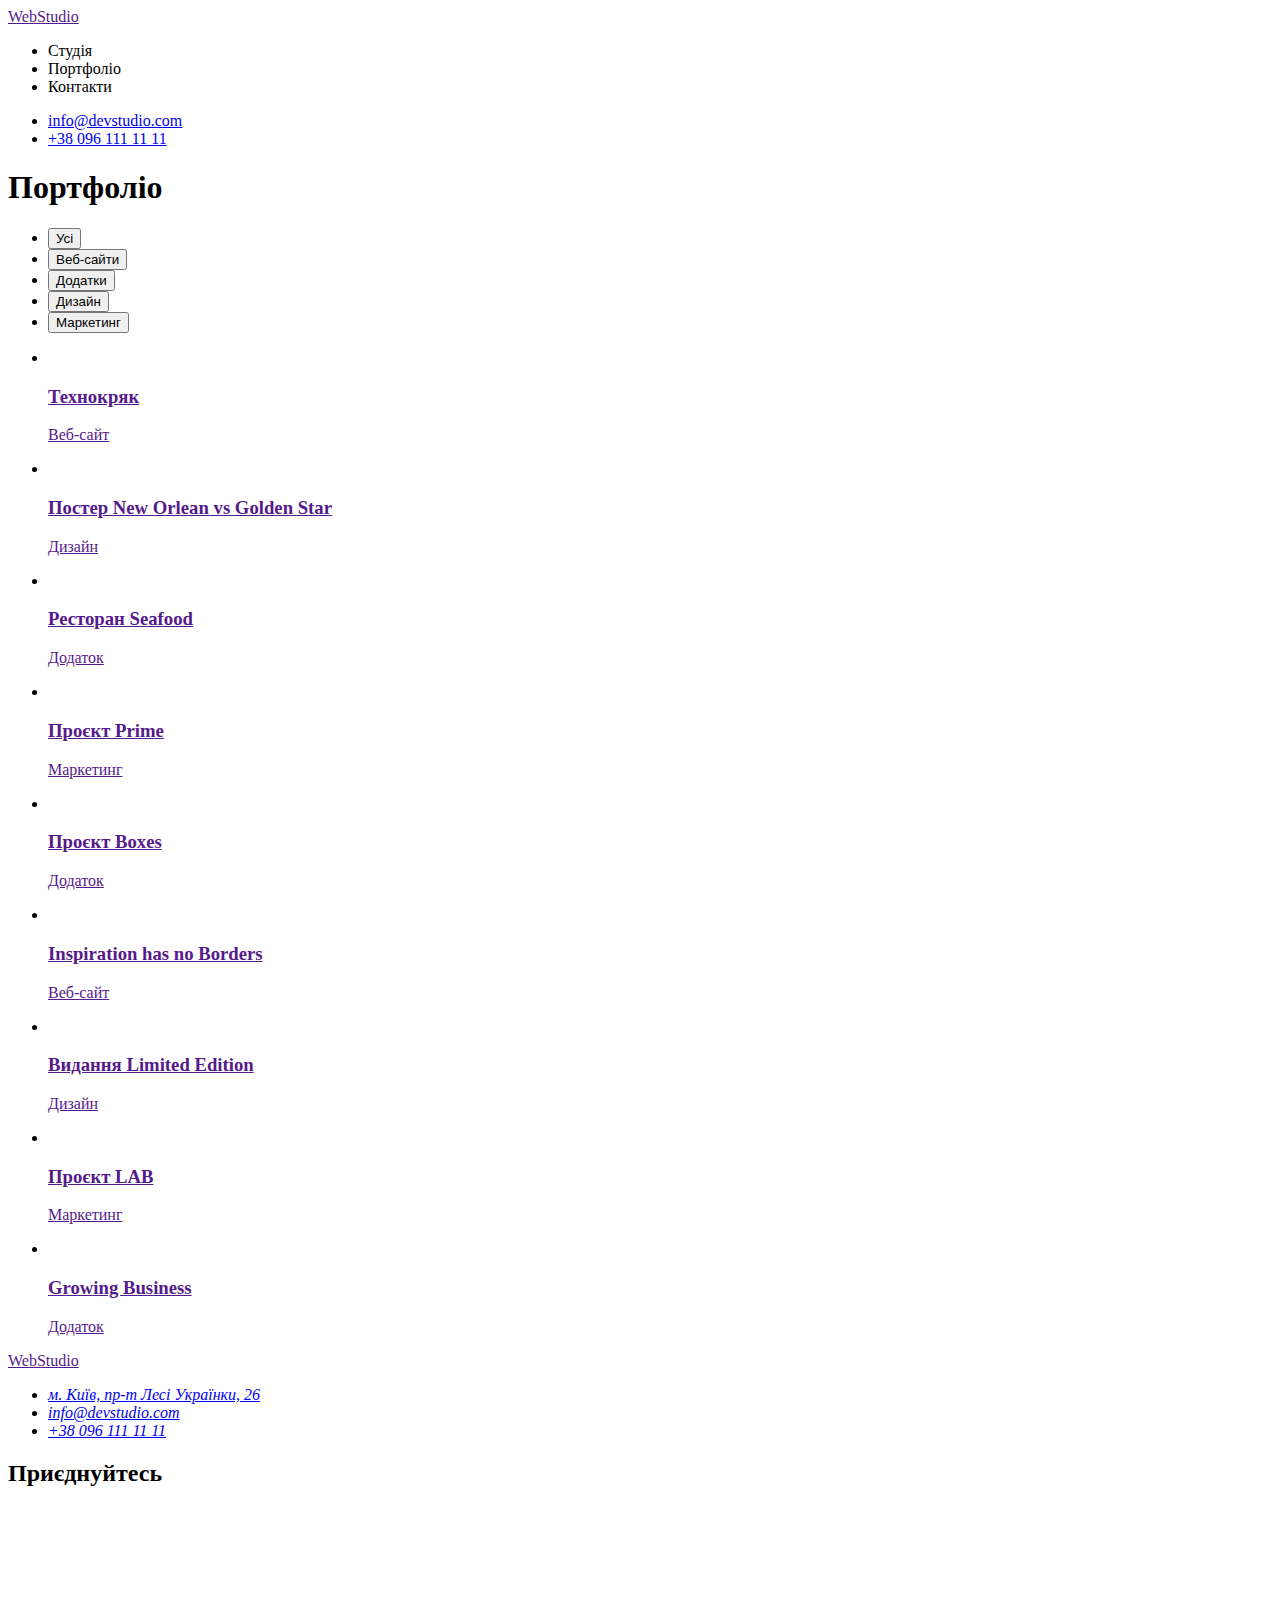
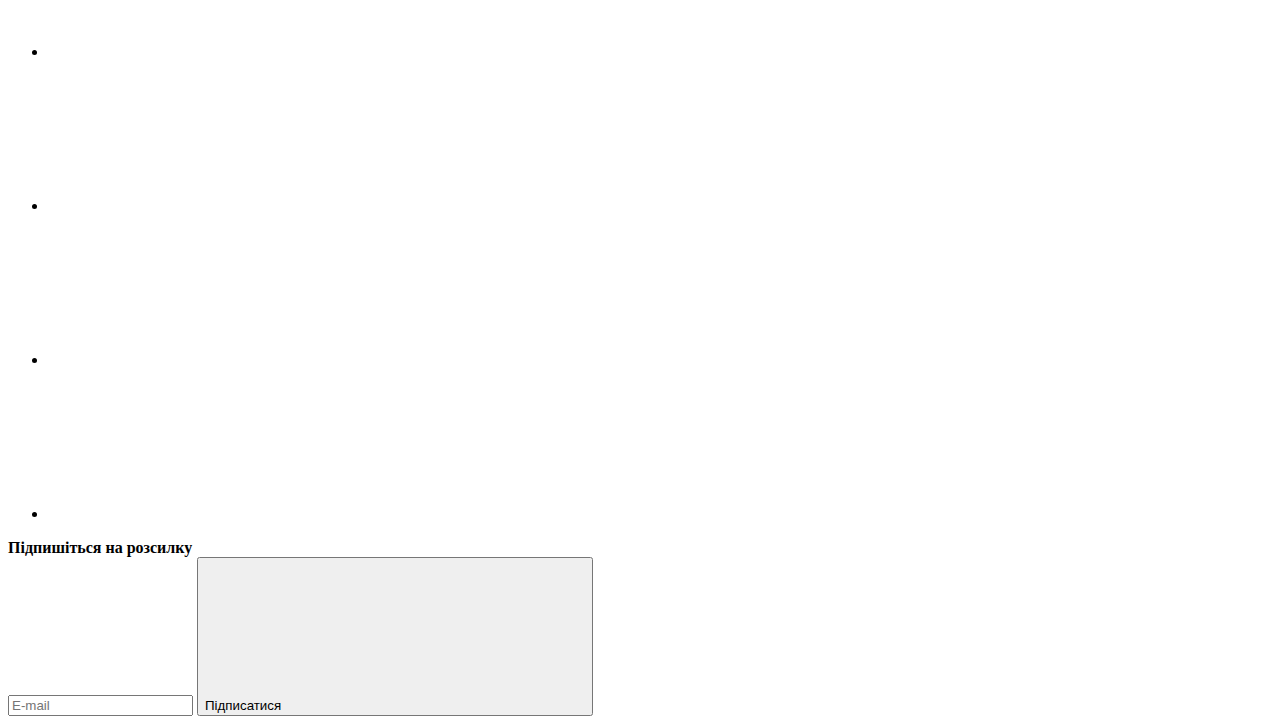
==== portfolio.html @ 8793a031 "Розмітка portfolio.html" ====
<!DOCTYPE html>
<html lang="uk">
  <head>
    <meta charset="UTF-8" />
    <meta http-equiv="X-UA-Compatible" content="IE=edge" />
    <meta name="viewport" content="width=device-width, initial-scale=1.0" />
    <title>WebStudio</title>
  </head>
  <body>
    <!-- Шапка сайту -->
    <header class="page-header">
      <div class="container">
        <!-- Лого сайту -->
        <a class="logo" href="">
          <span class="logo__color-text">Web</span>Studio
        </a>

        <!-- Навігаційне меню сайту -->
        <nav class="site-nav">
          <ul class="site-nav__list">
            <li class="site-nav__item">
              <a class="site-nav--current link">Студія</a>
            </li>

            <li class="site-nav__item">
              <a class="link">Портфоліо</a>
            </li>

            <li class="site-nav__item">
              <a class="link">Контакти</a>
            </li>
          </ul>
        </nav>

        <!-- Контакти -->
        <ul class="info-list">
          <li class="info-list__item">
            <a class="info-list__link" href="mailto:info@devstudio.com">
              <span class="info-list__text">info@devstudio.com</span>
            </a>
          </li>
          <li class="info-list__item">
            <a class="info-list__link" href="tel:+380961111111">
              <span class="info-list__text">+38 096 111 11 11</span>
            </a>
          </li>
        </ul>
      </div>
    </header>

    <!-- Головна інформація на сайті -->
    <main class="page-main">
      <section class="section">
        <h1 class="section__title visually-hidden">Портфоліо</h1>

        <div class="container">

          <!-- Список кнопок -->
          <ul class="filter-list">
            <li class="filter-list__item">
              <button class="filter-list__btn">
                <span class="filter-list__btn-text">Усі</span>
              </button>
            </li>

            <li class="filter-list__item">
              <button class="filter-list__btn">
                <span class="filter-list__btn-text">Веб-сайти</span>
              </button>
            </li>

            <li class="filter-list__item">
              <button class="filter-list__btn">
                <span class="filter-list__btn-text">Додатки</span>
              </button>
            </li>

            <li class="filter-list__item">
              <button class="filter-list__btn">
                <span class="filter-list__btn-text">Дизайн</span>
              </button>
            </li>

            <li class="filter-list__item">
              <button class="filter-list__btn">
                <span class="filter-list__btn-text">Маркетинг</span>
              </button>
            </li>
          </ul>

          <!-- Список карток -->
          <ul class=card>
            <li class="card__item">
              <a class="card__link" href="">
                <div class="card__box">
                  <img class="card__img" src="" alt="" target="_blank" rel="noreferrer nofollow noopener">
                  <div class="card__inner-box">
                    <p class="card_inner-text"></p>
                  </div>
                </div>

                <div class="card__footer">
                  <h3 class="card__title">Технокряк</h3>
                  <p class="card__text">Веб-сайт</p>
                </div>
              </a>
            </li>

            <li class="card__item">
              <a class="card__link" href="">
                <div class="card__box">
                  <img class="card__img" src="" alt="" target="_blank" rel="noreferrer nofollow noopener">
                  <div class="card__inner-box">
                    <p class="card_inner-text"></p>
                  </div>
                </div>

                <div class="card__footer">
                  <h3 class="card__title">Постер New Orlean vs Golden Star</h3>
                  <p class="card__text">Дизайн</p>
                </div>
              </a>
            </li>

            <li class="card__item">
              <a class="card__link" href="">
                <div class="card__box">
                  <img class="card__img" src="" alt="" target="_blank" rel="noreferrer nofollow noopener">
                  <div class="card__inner-box">
                    <p class="card_inner-text"></p>
                  </div>
                </div>

                <div class="card__footer">
                  <h3 class="card__title">Ресторан Seafood</h3>
                  <p class="card__text">Додаток</p>
                </div>
              </a>
            </li>

            <li class="card__item">
              <a class="card__link" href="">
                <div class="card__box">
                  <img class="card__img" src="" alt="" target="_blank" rel="noreferrer nofollow noopener">
                  <div class="card__inner-box">
                    <p class="card_inner-text"></p>
                  </div>
                </div>

                <div class="card__footer">
                  <h3 class="card__title">Проєкт Prime</h3>
                  <p class="card__text">Маркетинг</p>
                </div>
              </a>
            </li>

            <li class="card__item">
              <a class="card__link" href="">
                <div class="card__box">
                  <img class="card__img" src="" alt="" target="_blank" rel="noreferrer nofollow noopener">
                  <div class="card__inner-box">
                    <p class="card_inner-text"></p>
                  </div>
                </div>

                <div class="card__footer">
                  <h3 class="card__title">Проєкт Boxes</h3>
                  <p class="card__text">Додаток</p>
                </div>
              </a>
            </li>

            <li class="card__item">
              <a class="card__link" href="">
                <div class="card__box">
                  <img class="card__img" src="" alt="" target="_blank" rel="noreferrer nofollow noopener">
                  <div class="card__inner-box">
                    <p class="card_inner-text"></p>
                  </div>
                </div>

                <div class="card__footer">
                  <h3 class="card__title">Inspiration has no Borders</h3>
                  <p class="card__text">Веб-сайт</p>
                </div>
              </a>
            </li>

            <li class="card__item">
              <a class="card__link" href="">
                <div class="card__box">
                  <img class="card__img" src="" alt="" target="_blank" rel="noreferrer nofollow noopener">
                  <div class="card__inner-box">
                    <p class="card_inner-text"></p>
                  </div>
                </div>

                <div class="card__footer">
                  <h3 class="card__title">Видання Limited Edition</h3>
                  <p class="card__text">Дизайн</p>
                </div>
              </a>
            </li>

            <li class="card__item">
              <a class="card__link" href="">
                <div class="card__box">
                  <img class="card__img" src="" alt="" target="_blank" rel="noreferrer nofollow noopener">
                  <div class="card__inner-box">
                    <p class="card_inner-text"></p>
                  </div>
                </div>

                <div class="card__footer">
                  <h3 class="card__title">Проєкт LAB</h3>
                  <p class="card__text">Маркетинг</p>
                </div>
              </a>
            </li>

            <li class="card__item">
              <a class="card__link" href="">
                <div class="card__box">
                  <img class="card__img" src="" alt="" target="_blank" rel="noreferrer nofollow noopener">
                  <div class="card__inner-box">
                    <p class="card_inner-text"></p>
                  </div>
                </div>

                <div class="card__footer">
                  <h3 class="card__title">Growing Business</h3>
                  <p class="card__text">Додаток</p>
                </div>
              </a>
            </li>
          </ul>

        </div>
      </section>
    </main>

    <!-- Підвал сайту -->
    <footer class="page-footer">
      <div class="container footer-container">
        
        <!-- Лого/Адреса -->
        <div class="footer-address">

          <!-- Лого -->
          <a class="logo" href="">
            <span class="logo logo__color-text">Web</span>Studio
          </a>

          <!-- Адреса -->
          <address class="address">
              
            <ul class="address__list">
              <li class="address__item">
                <a 
                  class="address__link"
                  href="https://www.google.com.ua/maps/place/%D0%B1%D1%83%D0%BB.+%D0%9B%D0%B5%D1%81%D0%B8+%D0%A3%D0%BA%D1%80%D0%B0%D0%B8%D0%BD%D0%BA%D0%B8,+26,+%D0%9A%D0%B8%D0%B5%D0%B2,+02000/@50.4265653,30.5373471,18z/data=!4m5!3m4!1s0x40d4cf0e033ecbe9:0x57a4dffefec77da0!8m2!3d50.4265807!4d30.5383858?hl=ru" 
                  target="_blank"
                  rel="noreferrer nofollow noopener">
                  <span class="address__another-color">
                    м. Київ, пр-т Лесі Українки, 26
                  </span>
                </a>
              </li>

              <li class="address__item">
                <a 
                  class="address__link"
                  href="mailto:info@devstudio.com">

                  info@devstudio.com

                </a>
              </li>

              <li class="address__item">
                <a 
                  class="address__link"
                  href="tel:+380961111111">

                  +38 096 111 11 11

                </a>
              </li>
            </ul>

          </address>
        </div>

        <!-- Соц мережі футера -->
        <div class="socials-box">
          <h2 class="socials-box__title">
            Приєднуйтесь
          </h2>

          <ul class="socials-box__list">
            <li class="socials-box__item">
              <a 
                class="socials-box__link" 
                href="" 
                target="_blank"
                rel="noreferrer nofollow noopener">

                  <svg>
                    <use></use>
                  </svg>
              </a>
            </li>

            <li class="socials-box__item">
              <a 
                class="socials-box__link" 
                href="" 
                target="_blank"
                rel="noreferrer nofollow noopener">

                  <svg>
                    <use></use>
                  </svg>
              </a>
            </li>

            <li class="socials-box__item">
              <a 
                class="socials-box__link" 
                href="" 
                target="_blank"
                rel="noreferrer nofollow noopener">

                  <svg>
                    <use></use>
                  </svg>
              </a>
            </li>

            <li class="socials-box__item">
              <a 
                class="socials-box__link" 
                href="" 
                target="_blank"
                rel="noreferrer nofollow noopener">

                  <svg>
                    <use></use>
                  </svg>
              </a>
            </li>
          </ul>
        </div>

        <!-- Форма розсилки -->
        <div class="mailing-list">
          <b class="mailing-list__title">Підпишіться на розсилку</b>
          
          <form class="mailing-list__form">
            <input class="mailing-list__input" type="email" name="email" placeholder="E-mail">

            <button class="mailing-list__btn">
              <span class="mailing-list__btn-text">
                Підписатися
              </span>

              <svg class="mailing-list__btn-icon">
                <use></use>
              </svg>

            </button>

          </form>
        </div>
      </div>
    </footer>
  </body>
</html>
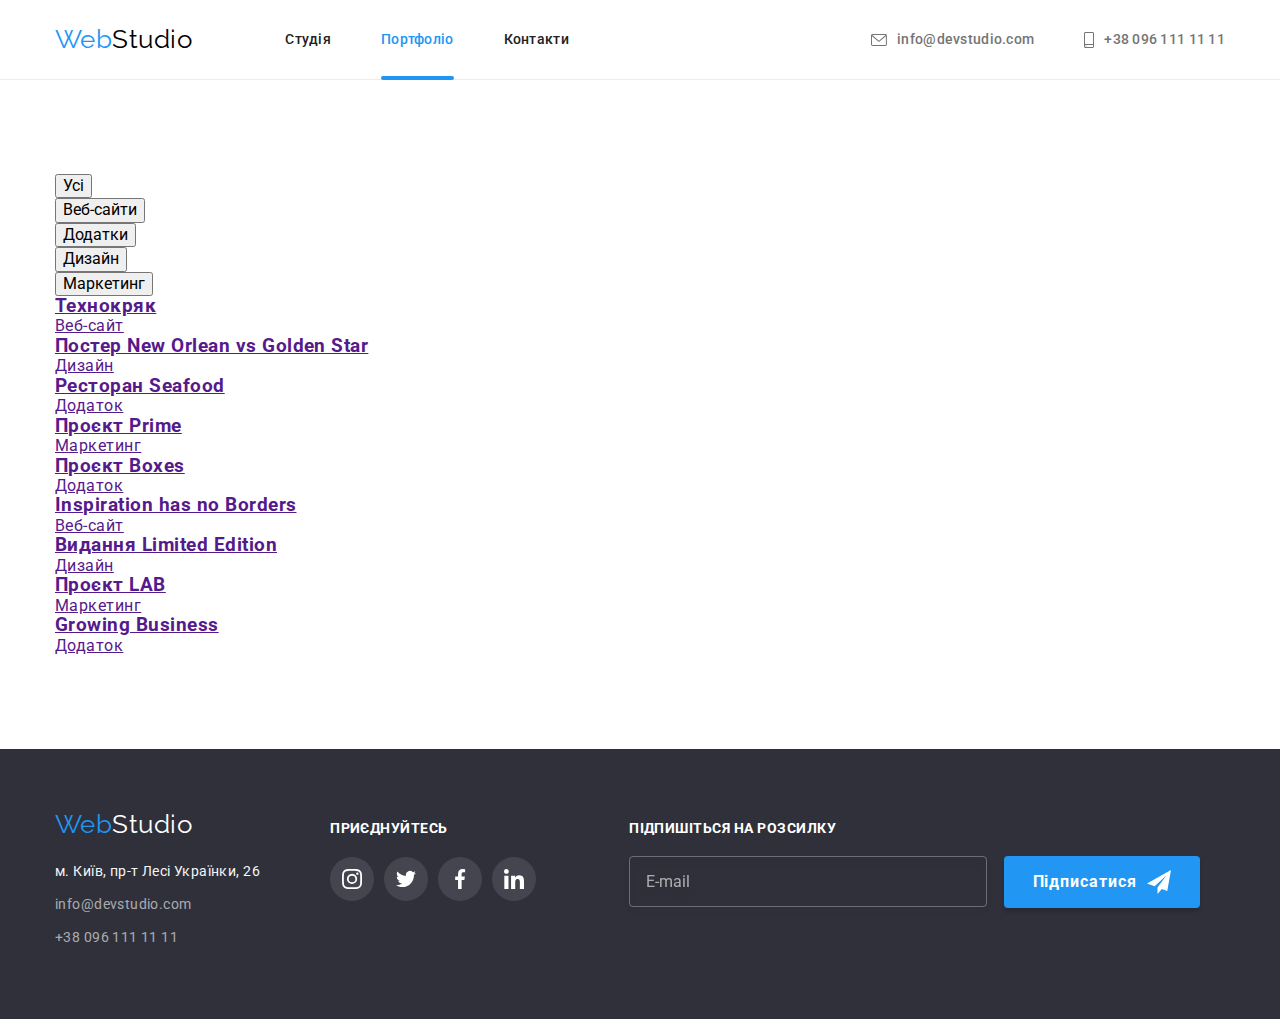
==== commit bbaea339: "header , footer на сторінці Portfolio" ====
--- a/portfolio.html
+++ b/portfolio.html
@@ -4,43 +4,63 @@
     <meta charset="UTF-8" />
     <meta http-equiv="X-UA-Compatible" content="IE=edge" />
     <meta name="viewport" content="width=device-width, initial-scale=1.0" />
-    <title>WebStudio</title>
+    <title>Portfolio</title>
+    <link
+      href="https://fonts.googleapis.com/css2?family=Raleway:wght@700&family=Roboto:wght@400;500;700;900&display=swap"
+      rel="stylesheet"
+    />
+    <link>
+    <link rel="stylesheet" href="./css/main.min.css">
   </head>
   <body>
     <!-- Шапка сайту -->
     <header class="page-header">
-      <div class="container">
+      <div class="container page-header__container">
         <!-- Лого сайту -->
-        <a class="logo" href="">
-          <span class="logo__color-text">Web</span>Studio
+        <a class="logo" href="#">
+          Web<span class="logo__header-color">Studio</span>
         </a>
 
         <!-- Навігаційне меню сайту -->
         <nav class="site-nav">
           <ul class="site-nav__list">
             <li class="site-nav__item">
-              <a class="site-nav--current link">Студія</a>
+              <a class="site-nav__link site-nav__link--focused" href="./index.html">Студія</a>
             </li>
 
             <li class="site-nav__item">
-              <a class="link">Портфоліо</a>
+              <a class="site-nav__link site-nav__link--focused site-nav__link--current" href="./portfolio.html">Портфоліо</a>
             </li>
 
             <li class="site-nav__item">
-              <a class="link">Контакти</a>
+              <a class="site-nav__link site-nav__link--focused" href="#">Контакти</a>
             </li>
           </ul>
         </nav>
 
         <!-- Контакти -->
-        <ul class="info-list">
+        <ul class="info-list info-list__box">
           <li class="info-list__item">
-            <a class="info-list__link" href="mailto:info@devstudio.com">
+            <a class="info-list__link info-list__link--focused" href="mailto:info@devstudio.com">
+              <svg class="info-list__icon" width="16" height="12">
+                <use 
+                  href="./images/icons.svg#icon-envelope"
+                  width="16"
+                  height="12">
+                </use>
+              </svg>
               <span class="info-list__text">info@devstudio.com</span>
             </a>
           </li>
           <li class="info-list__item">
-            <a class="info-list__link" href="tel:+380961111111">
+            <a class="info-list__link info-list__link--focused" href="tel:+380961111111">
+              <svg class="info-list__icon" width="10" height="16">
+                <use 
+                  href="./images/icons.svg#icon-smartphone"
+                  width="10"
+                  height="16">
+                </use>
+              </svg>
               <span class="info-list__text">+38 096 111 11 11</span>
             </a>
           </li>
@@ -95,7 +115,7 @@
                 <div class="card__box">
                   <img class="card__img" src="" alt="" target="_blank" rel="noreferrer nofollow noopener">
                   <div class="card__inner-box">
-                    <p class="card_inner-text"></p>
+                    <p class="card__inner-text"></p>
                   </div>
                 </div>
 
@@ -111,7 +131,7 @@
                 <div class="card__box">
                   <img class="card__img" src="" alt="" target="_blank" rel="noreferrer nofollow noopener">
                   <div class="card__inner-box">
-                    <p class="card_inner-text"></p>
+                    <p class="card__inner-text"></p>
                   </div>
                 </div>
 
@@ -127,7 +147,7 @@
                 <div class="card__box">
                   <img class="card__img" src="" alt="" target="_blank" rel="noreferrer nofollow noopener">
                   <div class="card__inner-box">
-                    <p class="card_inner-text"></p>
+                    <p class="card__inner-text"></p>
                   </div>
                 </div>
 
@@ -143,7 +163,7 @@
                 <div class="card__box">
                   <img class="card__img" src="" alt="" target="_blank" rel="noreferrer nofollow noopener">
                   <div class="card__inner-box">
-                    <p class="card_inner-text"></p>
+                    <p class="card__inner-text"></p>
                   </div>
                 </div>
 
@@ -159,7 +179,7 @@
                 <div class="card__box">
                   <img class="card__img" src="" alt="" target="_blank" rel="noreferrer nofollow noopener">
                   <div class="card__inner-box">
-                    <p class="card_inner-text"></p>
+                    <p class="card__inner-text"></p>
                   </div>
                 </div>
 
@@ -175,7 +195,7 @@
                 <div class="card__box">
                   <img class="card__img" src="" alt="" target="_blank" rel="noreferrer nofollow noopener">
                   <div class="card__inner-box">
-                    <p class="card_inner-text"></p>
+                    <p class="card__inner-text"></p>
                   </div>
                 </div>
 
@@ -191,7 +211,7 @@
                 <div class="card__box">
                   <img class="card__img" src="" alt="" target="_blank" rel="noreferrer nofollow noopener">
                   <div class="card__inner-box">
-                    <p class="card_inner-text"></p>
+                    <p class="card__inner-text"></p>
                   </div>
                 </div>
 
@@ -207,7 +227,7 @@
                 <div class="card__box">
                   <img class="card__img" src="" alt="" target="_blank" rel="noreferrer nofollow noopener">
                   <div class="card__inner-box">
-                    <p class="card_inner-text"></p>
+                    <p class="card__inner-text"></p>
                   </div>
                 </div>
 
@@ -223,7 +243,7 @@
                 <div class="card__box">
                   <img class="card__img" src="" alt="" target="_blank" rel="noreferrer nofollow noopener">
                   <div class="card__inner-box">
-                    <p class="card_inner-text"></p>
+                    <p class="card__inner-text"></p>
                   </div>
                 </div>
 
@@ -247,27 +267,25 @@
         <div class="footer-address">
 
           <!-- Лого -->
-          <a class="logo" href="">
-            <span class="logo logo__color-text">Web</span>Studio
+          <a class="logo page-footer__logo" href="#">
+            Web<span class="logo__footer-color">Studio</span>
           </a>
 
           <!-- Адреса -->
           <address class="address">
               
             <ul class="address__list">
-              <li class="address__item">
+              <li class="address__item address__item-setting">
                 <a 
-                  class="address__link"
+                  class="address__link address__link-map"
                   href="https://www.google.com.ua/maps/place/%D0%B1%D1%83%D0%BB.+%D0%9B%D0%B5%D1%81%D0%B8+%D0%A3%D0%BA%D1%80%D0%B0%D0%B8%D0%BD%D0%BA%D0%B8,+26,+%D0%9A%D0%B8%D0%B5%D0%B2,+02000/@50.4265653,30.5373471,18z/data=!4m5!3m4!1s0x40d4cf0e033ecbe9:0x57a4dffefec77da0!8m2!3d50.4265807!4d30.5383858?hl=ru" 
                   target="_blank"
                   rel="noreferrer nofollow noopener">
-                  <span class="address__another-color">
                     м. Київ, пр-т Лесі Українки, 26
-                  </span>
                 </a>
               </li>
 
-              <li class="address__item">
+              <li class="address__item  address__item-setting">
                 <a 
                   class="address__link"
                   href="mailto:info@devstudio.com">
@@ -277,7 +295,7 @@
                 </a>
               </li>
 
-              <li class="address__item">
+              <li class="address__item  address__item-setting">
                 <a 
                   class="address__link"
                   href="tel:+380961111111">
@@ -292,60 +310,76 @@
         </div>
 
         <!-- Соц мережі футера -->
-        <div class="socials-box">
-          <h2 class="socials-box__title">
+        <div class="socials-box socials-box__setting">
+          <h2 class="socials-box__title socials-box__title-setting">
             Приєднуйтесь
           </h2>
 
           <ul class="socials-box__list">
-            <li class="socials-box__item">
+            <li class="socials-box__item socials-box__item-setting">
               <a 
                 class="socials-box__link" 
                 href="" 
                 target="_blank"
                 rel="noreferrer nofollow noopener">
 
-                  <svg>
-                    <use></use>
+                  <svg class="socials-box__icon">
+                    <use
+                      href="./images/icons.svg#icon-instagram"
+                      width="20"
+                      height="20"
+                    ></use>
                   </svg>
               </a>
             </li>
 
-            <li class="socials-box__item">
+            <li class="socials-box__item socials-box__item-setting">
               <a 
                 class="socials-box__link" 
                 href="" 
                 target="_blank"
                 rel="noreferrer nofollow noopener">
 
-                  <svg>
-                    <use></use>
+                  <svg class="socials-box__icon">
+                    <use
+                      href="./images/icons.svg#icon-twitter"
+                      width="20"
+                      height="20"
+                    ></use>
                   </svg>
               </a>
             </li>
 
-            <li class="socials-box__item">
+            <li class="socials-box__item socials-box__item-setting">
               <a 
                 class="socials-box__link" 
                 href="" 
                 target="_blank"
                 rel="noreferrer nofollow noopener">
 
-                  <svg>
-                    <use></use>
+                  <svg class="socials-box__icon">
+                    <use
+                      href="./images/icons.svg#icon-facebook"
+                      width="20"
+                      height="20"
+                    ></use>
                   </svg>
               </a>
             </li>
 
-            <li class="socials-box__item">
+            <li class="socials-box__item socials-box__item-setting">
               <a 
                 class="socials-box__link" 
                 href="" 
                 target="_blank"
                 rel="noreferrer nofollow noopener">
 
-                  <svg>
-                    <use></use>
+                  <svg class="socials-box__icon">
+                    <use
+                      href="./images/icons.svg#icon-linkedin"
+                      width="20"
+                      height="20"
+                    ></use>
                   </svg>
               </a>
             </li>
@@ -353,19 +387,16 @@
         </div>
 
         <!-- Форма розсилки -->
-        <div class="mailing-list">
-          <b class="mailing-list__title">Підпишіться на розсилку</b>
+        <div class="mailing-list mailing-list__setting">
+          <b class="mailing-list__title mailing-list__title-setting">Підпишіться на розсилку</b>
           
-          <form class="mailing-list__form">
+          <form class="mailing-list__form" autocomplete="off">
             <input class="mailing-list__input" type="email" name="email" placeholder="E-mail">
 
             <button class="mailing-list__btn">
-              <span class="mailing-list__btn-text">
                 Підписатися
-              </span>
-
-              <svg class="mailing-list__btn-icon">
-                <use></use>
+              <svg class="mailing-list__btn-icon" width="24" height="24">
+                <use href="./images/icons.svg#icon-footer-iconsend"></use>
               </svg>
 
             </button>
--- a/css/main.min.css
+++ b/css/main.min.css
@@ -0,0 +1 @@
+/*! modern-normalize v1.1.0 | MIT License | https://github.com/sindresorhus/modern-normalize */*,::before,::after{-webkit-box-sizing:border-box;box-sizing:border-box}html{line-height:1.15;-webkit-text-size-adjust:100%;-moz-tab-size:4;-o-tab-size:4;tab-size:4}body{margin:0;font-family:system-ui,-apple-system,"Segoe UI",Roboto,Helvetica,Arial,sans-serif,"Apple Color Emoji","Segoe UI Emoji"}hr{height:0;color:inherit}abbr[title]{-webkit-text-decoration:underline dotted;text-decoration:underline dotted}b,strong{font-weight:bolder}code,kbd,samp,pre{font-family:ui-monospace,SFMono-Regular,Consolas,"Liberation Mono",Menlo,monospace;font-size:1em}small{font-size:80%}sub,sup{font-size:75%;line-height:0;position:relative;vertical-align:baseline}sub{bottom:-0.25em}sup{top:-0.5em}table{text-indent:0;border-color:inherit}button,input,optgroup,select,textarea{font-family:inherit;font-size:100%;line-height:1.15;margin:0}button,select{text-transform:none}button,[type=button],[type=reset],[type=submit]{-webkit-appearance:button}::-moz-focus-inner{border-style:none;padding:0}:-moz-focusring{outline:1px dotted ButtonText}:-moz-ui-invalid{box-shadow:none}legend{padding:0}progress{vertical-align:baseline}::-webkit-inner-spin-button,::-webkit-outer-spin-button{height:auto}[type=search]{-webkit-appearance:textfield;outline-offset:-2px}::-webkit-search-decoration{-webkit-appearance:none}::-webkit-file-upload-button{-webkit-appearance:button;font:inherit}summary{display:list-item}body{font-family:"Roboto",sans-serif;letter-spacing:.03em;background-color:#fff;color:#757575}.section{padding-top:94px;padding-bottom:94px;background-color:#fff}.section:nth-last-child(3){padding-top:0}.section:nth-last-child(2){background-color:#f5f4fa}.section__title{color:#212121;font-weight:700;font-size:36px;line-height:1.16;text-align:center}.section_title-setting{margin-bottom:50px}.container{width:1200px;margin-left:auto;margin-right:auto;padding-left:15px;padding-right:15px}.visually-hidden{position:absolute;width:1px;height:1px;margin:-1px;border:0;padding:0;white-space:nowrap;-webkit-clip-path:inset(100%);clip-path:inset(100%);clip:rect(0 0 0 0);overflow:hidden}img{display:block}h1,h2,h3,h4,h5,h6,p{margin:0;padding:0}ul{margin:0;padding:0;list-style:none}.page-header{border-bottom:1px solid #ececec;background-color:#fff}.page-header__container{display:-webkit-box;display:-ms-flexbox;display:flex;-webkit-box-align:center;-ms-flex-align:center;align-items:center}.logo{color:#2196f3;font-family:"Raleway",sans-serif;font-size:26px;line-height:1.2;text-decoration:none}.logo__header-color{color:#000}.logo__footer-color{color:#fff}.page-footer__logo{display:inline-block;margin-bottom:20px}.site-nav{margin-left:93px}.site-nav__list{display:-webkit-box;display:-ms-flexbox;display:flex}.site-nav__item:not(:last-child){margin-right:50px}.site-nav__link{display:block;padding-top:32px;padding-bottom:31px;position:relative;color:#212121;font-weight:500;font-size:14px;line-height:1.14;letter-spacing:.02em;text-decoration:none;-webkit-transition-property:color;transition-property:color;-webkit-transition-duration:250ms;transition-duration:250ms;-webkit-transition-timing-function:cubic-bezier(0.4, 0, 0.2, 1);transition-timing-function:cubic-bezier(0.4, 0, 0.2, 1)}.site-nav__link--focused:hover,.site-nav__link--focused:focus{color:#2196f3}.site-nav__link--current{color:#2196f3}.site-nav__link--current::after{content:"";position:absolute;bottom:0;left:0;width:100%;height:4px;border-radius:2px;background-color:#2196f3;-webkit-transform:translateY(1px);transform:translateY(1px)}.info-list{display:-webkit-box;display:-ms-flexbox;display:flex}.info-list__box{margin-left:auto}.info-list__item{display:block;margin-right:50px}.info-list__item:last-child{margin-right:0}.info-list__link{display:-webkit-box;display:-ms-flexbox;display:flex;-webkit-box-align:center;-ms-flex-align:center;align-items:center;padding-top:32px;padding-bottom:31px;color:#757575;font-weight:500;font-size:14px;line-height:1.14;letter-spacing:.02em;text-decoration:none;-webkit-transition-property:color;transition-property:color;-webkit-transition-duration:250ms;transition-duration:250ms;-webkit-transition-timing-function:cubic-bezier(0.4, 0, 0.2, 1);transition-timing-function:cubic-bezier(0.4, 0, 0.2, 1)}.info-list__link--focused:hover,.info-list__link--focused:focus{color:#2196f3}.info-list__icon{margin-right:10px;fill:currentColor}.service__background-image{max-width:1600px;background-image:-webkit-gradient(linear, left top, left bottom, from(rgba(47, 48, 58, 0.4)), to(rgba(47, 48, 58, 0.4))),url(../../../images/servicebgimg.jpg);background-image:linear-gradient(rgba(47, 48, 58, 0.4), rgba(47, 48, 58, 0.4)),url(../../../images/servicebgimg.jpg);background-color:#c4c4c4;background-position:center;background-size:cover}.page-main__background-img{margin-left:auto;margin-right:auto}.service__container{padding-top:200px;padding-bottom:200px;width:696px;margin:0 auto;text-align:center}.service__title{font-weight:900;color:#fff;font-size:44px;line-height:1.36;letter-spacing:.06em;text-transform:uppercase}.service__title-setting{margin-bottom:30px}.service__btn{min-width:216px;padding:10px 32px;-webkit-box-shadow:0px 4px 4px rgba(0,0,0,.15);box-shadow:0px 4px 4px rgba(0,0,0,.15);font-family:inherit;font-weight:700;font-size:16px;line-height:1.87;letter-spacing:.06em;border-radius:4px;text-align:center;color:#fff;background-color:#2196f3;border:1px solid rgba(0,0,0,0);cursor:pointer;-webkit-transition-property:background-color;transition-property:background-color;-webkit-transition-duration:250ms;transition-duration:250ms;-webkit-transition-timing-function:cubic-bezier(0.4, 0, 0.2, 1);transition-timing-function:cubic-bezier(0.4, 0, 0.2, 1)}.service__btn--focused:hover,.service__btn--focused:focus{background-color:#188ce8}.features{display:-webkit-box;display:-ms-flexbox;display:flex;-ms-flex-wrap:wrap;flex-wrap:wrap}.features__item{width:270px}.features__item-setting{margin-right:30px}.features__item-setting:nth-last-child(1){margin-right:0}.features__box{display:-webkit-box;display:-ms-flexbox;display:flex;-webkit-box-pack:center;-ms-flex-pack:center;justify-content:center;-webkit-box-align:center;-ms-flex-align:center;align-items:center;height:120px;background-color:#f5f4fa}.features__box-setting{margin-bottom:30px}.features__title{color:#212121;font-weight:700;font-size:14px;line-height:1.14;text-transform:uppercase}.features__title-setting{margin-bottom:10px}.features__text{color:#757575;font-size:14px;line-height:1.71}.work-list{display:-webkit-box;display:-ms-flexbox;display:flex;-ms-flex-wrap:wrap;flex-wrap:wrap}.work-list__item{width:370px}.work-list__item-setting{margin-right:30px}.work-list__item-setting:last-child{margin-right:0}.work-list__box{position:relative}.work-list__inner-box{position:absolute;width:100%;bottom:0;left:50%;-webkit-transform:translate(-50%, 0%);transform:translate(-50%, 0%);text-align:center;background-color:rgba(47,48,58,.8)}.work-list__inner-text{padding-bottom:27px;padding-top:27px;font-size:14px;line-height:1.14;font-weight:700;color:#fff;text-transform:uppercase}.team-list{display:-webkit-box;display:-ms-flexbox;display:flex;-ms-flex-wrap:wrap;flex-wrap:wrap}.team-list__item{width:270px;-webkit-box-shadow:0px 1px 3px rgba(0,0,0,.12),0px 1px 1px rgba(0,0,0,.14),0px 2px 1px rgba(0,0,0,.2);box-shadow:0px 1px 3px rgba(0,0,0,.12),0px 1px 1px rgba(0,0,0,.14),0px 2px 1px rgba(0,0,0,.2);background-color:#fff;border-radius:0px 0px 4px 4px}.team-list__item-setting{margin-right:30px}.team-list__item-setting:last-child{margin-right:0}.team-list__box{padding-top:30px;padding-bottom:30px}.team-list__name{margin-bottom:10px;color:#212121;font-weight:500;font-size:16px;line-height:1.18;text-align:center}.team-list__position{margin-bottom:16px;color:#757575;font-size:16px;line-height:1.18;text-align:center}.team-list__socials{display:-webkit-box;display:-ms-flexbox;display:flex;padding-left:32px;padding-right:32px}.team-list__item-socials{margin-left:10px}.team-list__item-socials:nth-child(1){margin-left:0}.team-list__link{display:-webkit-box;display:-ms-flexbox;display:flex;-webkit-box-pack:center;-ms-flex-pack:center;justify-content:center;-webkit-box-align:center;-ms-flex-align:center;align-items:center;width:44px;height:44px;border-radius:50%;-webkit-transition-property:background-color;transition-property:background-color;-webkit-transition-duration:250ms;transition-duration:250ms;-webkit-transition-timing-function:cubic-bezier(0.4, 0, 0.2, 1);transition-timing-function:cubic-bezier(0.4, 0, 0.2, 1)}.team-list__link--focused:hover,.team-list__link--focused:focus{background-color:#2196f3}.team-list__icon{fill:#afb1b8;width:20px;height:20px;-webkit-transition-property:fill;transition-property:fill;-webkit-transition-duration:250ms;transition-duration:250ms;-webkit-transition-timing-function:cubic-bezier(0.4, 0, 0.2, 1);transition-timing-function:cubic-bezier(0.4, 0, 0.2, 1)}.team-list__link:hover .team-list__icon,.team-list__link:focus .team-list__icon{fill:#fff}.clients-list{display:-webkit-box;display:-ms-flexbox;display:flex}.clients-list__item-setting{margin-right:30px}.clients-list__item-setting:nth-child(6){margin-right:0}.clients-list__link{display:-webkit-box;display:-ms-flexbox;display:flex;-webkit-box-pack:center;-ms-flex-pack:center;justify-content:center;-webkit-box-align:center;-ms-flex-align:center;align-items:center;width:170px;height:92px;border-radius:4px;border:1px solid #afb1b8;fill:#afb1b8;-webkit-transition-property:border,fill;transition-property:border,fill;-webkit-transition-duration:250ms;transition-duration:250ms;-webkit-transition-timing-function:cubic-bezier(0.4, 0, 0.2, 1);transition-timing-function:cubic-bezier(0.4, 0, 0.2, 1)}.clients-list__link:hover,.clients-list__link:focus{outline:rgba(0,0,0,0);fill:#2196f3;border-color:#2196f3}.page-footer{background-color:#2f303a;padding-top:60px;padding-bottom:60px}.footer-container{display:-webkit-box;display:-ms-flexbox;display:flex;-webkit-box-align:baseline;-ms-flex-align:baseline;align-items:baseline}.address__item-setting{margin-bottom:9px}.address__link{font-size:14px;font-style:normal;font-weight:400;line-height:1.71;letter-spacing:.03em;color:rgba(255,255,255,.6);text-decoration:none;-webkit-transition-property:color;transition-property:color;-webkit-transition-duration:250ms;transition-duration:250ms;-webkit-transition-timing-function:cubic-bezier(0.4, 0, 0.2, 1);transition-timing-function:cubic-bezier(0.4, 0, 0.2, 1)}.address__link:hover,.address__link:focus{color:#2196f3}.address__link-map{color:#f5f5f5}.socials-box__setting{margin-left:70px}.socials-box__title{color:#fff;font-size:14px;line-height:1.14;font-weight:700;text-transform:uppercase}.socials-box__title-setting{margin-bottom:20px}.socials-box__list{display:-webkit-box;display:-ms-flexbox;display:flex}.socials-box__item-setting{margin-left:10px}.socials-box__item-setting:nth-child(1){margin-left:0}.socials-box__link{display:-webkit-box;display:-ms-flexbox;display:flex;-webkit-box-pack:center;-ms-flex-pack:center;justify-content:center;-webkit-box-align:center;-ms-flex-align:center;align-items:center;width:44px;height:44px;background-color:rgba(255,255,255,.1);border-radius:50%;-webkit-transition-property:background-color;transition-property:background-color;-webkit-transition-duration:250ms;transition-duration:250ms;-webkit-transition-timing-function:cubic-bezier(0.4, 0, 0.2, 1);transition-timing-function:cubic-bezier(0.4, 0, 0.2, 1)}.socials-box__link:hover,.socials-box__link:focus{background-color:#2196f3}.socials-box__icon{fill:#fff;width:20px;height:20px}.mailing-list__setting{margin-left:93px}.mailing-list__title{display:block;font-weight:700;font-size:14px;line-height:1.15;color:#fff;text-transform:uppercase}.mailing-list__title-setting{margin-bottom:20px}.mailing-list__input{min-width:358px;padding-top:15px;padding-bottom:15px;padding-left:16px;font-size:16px;line-height:.8;color:#fff;background-color:rgba(0,0,0,0);border-radius:4px;border:1px solid rgba(255,255,255,.3);-webkit-filter:drop-shadow(0px 4px 4px rgba(0, 0, 0, 0.15));filter:drop-shadow(0px 4px 4px rgba(0, 0, 0, 0.15));outline:inherit}.mailing-list__input::-webkit-input-placeholder{font-weight:400;font-size:16px;line-height:1.25;color:rgba(255,255,255,.6)}.mailing-list__input::-moz-placeholder{font-weight:400;font-size:16px;line-height:1.25;color:rgba(255,255,255,.6)}.mailing-list__input:-ms-input-placeholder{font-weight:400;font-size:16px;line-height:1.25;color:rgba(255,255,255,.6)}.mailing-list__input::-ms-input-placeholder{font-weight:400;font-size:16px;line-height:1.25;color:rgba(255,255,255,.6)}.mailing-list__input::placeholder{font-weight:400;font-size:16px;line-height:1.25;color:rgba(255,255,255,.6)}.mailing-list__btn{display:-webkit-inline-box;display:-ms-inline-flexbox;display:inline-flex;-webkit-box-align:center;-ms-flex-align:center;align-items:center;margin-left:12px;padding:10px 28px;-webkit-box-shadow:0px 4px 4px rgba(0,0,0,.15);box-shadow:0px 4px 4px rgba(0,0,0,.15);font-family:inherit;font-weight:700;font-size:16px;line-height:1.87;letter-spacing:.06em;text-align:center;color:#fff;border-radius:4px;background-color:#2196f3;border:1px solid rgba(0,0,0,0);cursor:pointer}.mailing-list__btn-icon{margin-left:10px;fill:#fff}/*# sourceMappingURL=main.min.css.map */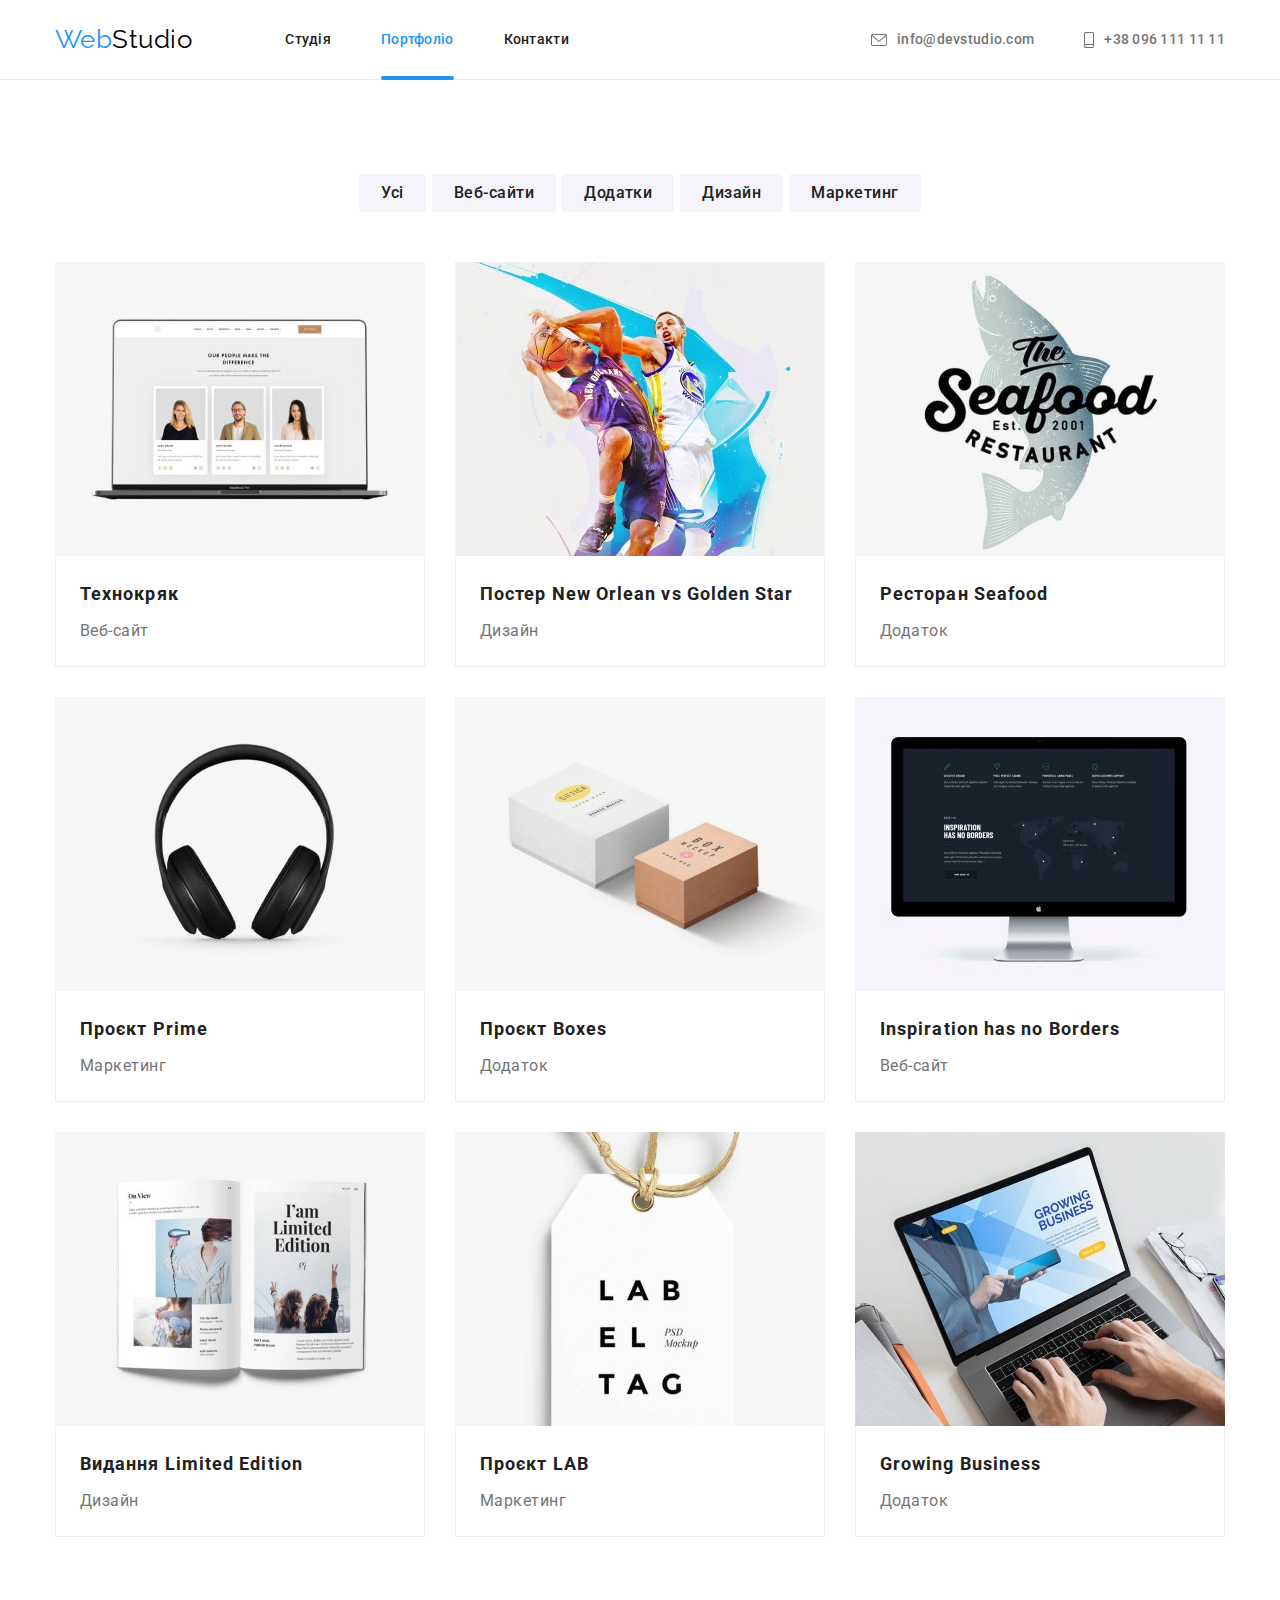
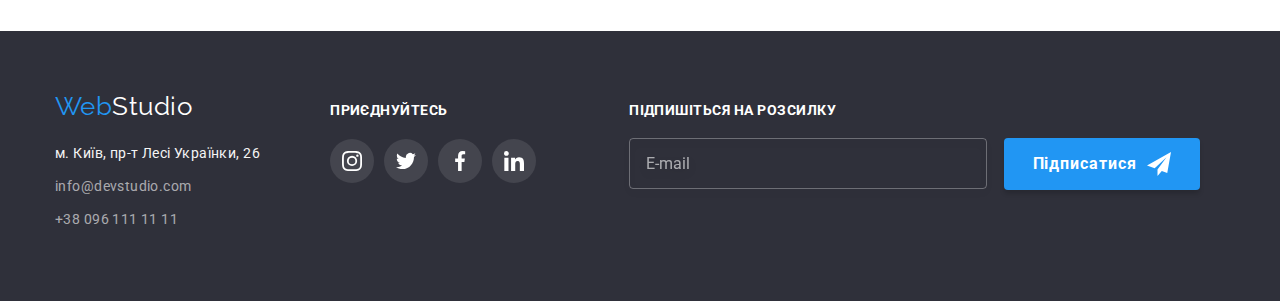
==== commit 02eef545: "Виконані Кнопки фільтрації та список Карток в portfolio" ====
--- a/portfolio.html
+++ b/portfolio.html
@@ -76,46 +76,58 @@
         <div class="container">
 
           <!-- Список кнопок -->
-          <ul class="filter-list">
-            <li class="filter-list__item">
+          <ul class="filter-list filter-list__setting">
+            <li class="filter-list__item filter-list__item-setting">
               <button class="filter-list__btn">
-                <span class="filter-list__btn-text">Усі</span>
+                Усі
               </button>
             </li>
 
-            <li class="filter-list__item">
+            <li class="filter-list__item filter-list__item-setting">
               <button class="filter-list__btn">
-                <span class="filter-list__btn-text">Веб-сайти</span>
+                Веб-сайти
               </button>
             </li>
 
-            <li class="filter-list__item">
+            <li class="filter-list__item filter-list__item-setting">
               <button class="filter-list__btn">
-                <span class="filter-list__btn-text">Додатки</span>
+                Додатки
               </button>
             </li>
 
-            <li class="filter-list__item">
+            <li class="filter-list__item filter-list__item-setting">
               <button class="filter-list__btn">
-                <span class="filter-list__btn-text">Дизайн</span>
+                Дизайн
               </button>
             </li>
 
-            <li class="filter-list__item">
+            <li class="filter-list__item filter-list__item-setting">
               <button class="filter-list__btn">
-                <span class="filter-list__btn-text">Маркетинг</span>
+                Маркетинг
               </button>
             </li>
           </ul>
 
           <!-- Список карток -->
           <ul class=card>
-            <li class="card__item">
-              <a class="card__link" href="">
-                <div class="card__box">
-                  <img class="card__img" src="" alt="" target="_blank" rel="noreferrer nofollow noopener">
-                  <div class="card__inner-box">
-                    <p class="card__inner-text"></p>
+            <li class="card__item card__item-setting">
+              <a class="card__link card__link--focused" href="#">
+                <div class="card__box">
+                  <img 
+                    class="card__img"
+                    src="./images/portfolio1.jpg"
+                    alt="Ноутбук з веб-сайтом компанії"
+                    width="370"
+                    target="_blank" 
+                    rel="noreferrer nofollow noopener">
+
+                  <div class="card__inner-box">
+                    <p class="card__inner-text">
+                      Ресурс пропонує комплексні пропозиції з різним рівнем 
+                      функціоналу та сервісів. Все це дозволить відвідувачу 
+                      отримати вичерпні відомості про компанію чи приватну 
+                      особу.
+                    </p>
                   </div>
                 </div>
 
@@ -126,12 +138,24 @@
               </a>
             </li>
 
-            <li class="card__item">
-              <a class="card__link" href="">
-                <div class="card__box">
-                  <img class="card__img" src="" alt="" target="_blank" rel="noreferrer nofollow noopener">
-                  <div class="card__inner-box">
-                    <p class="card__inner-text"></p>
+            <li class="card__item card__item-setting">
+              <a class="card__link card__link--focused" href="#">
+                <div class="card__box">
+                  <img 
+                    class="card__img" 
+                    target="_blank" 
+                    rel="noreferrer nofollow noopener"
+                    src="./images/portfolio2.jpg"
+                    alt="Постер з баскетболістами"
+                    width="370">
+
+                  <div class="card__inner-box">
+                    <p class="card__inner-text">
+                      Ресурс пропонує комплексні пропозиції з різним рівнем
+                      функціоналу та сервісів. Все це дозволить відвідувачу
+                      отримати вичерпні відомості про компанію чи приватну
+                      особу.
+                    </p>
                   </div>
                 </div>
 
@@ -142,12 +166,24 @@
               </a>
             </li>
 
-            <li class="card__item">
-              <a class="card__link" href="">
-                <div class="card__box">
-                  <img class="card__img" src="" alt="" target="_blank" rel="noreferrer nofollow noopener">
-                  <div class="card__inner-box">
-                    <p class="card__inner-text"></p>
+            <li class="card__item card__item-setting">
+              <a class="card__link card__link--focused" href="#">
+                <div class="card__box">
+                  <img 
+                    class="card__img" 
+                    src="./images/portfolio3.jpg"
+                    alt="Лого ресторану"
+                    width="370"
+                    target="_blank" 
+                    rel="noreferrer nofollow noopener">
+
+                  <div class="card__inner-box">
+                    <p class="card__inner-text">
+                      Ресурс пропонує комплексні пропозиції з різним рівнем
+                      функціоналу та сервісів. Все це дозволить відвідувачу
+                      отримати вичерпні відомості про компанію чи приватну
+                      особу.
+                    </p>
                   </div>
                 </div>
 
@@ -158,12 +194,23 @@
               </a>
             </li>
 
-            <li class="card__item">
-              <a class="card__link" href="">
-                <div class="card__box">
-                  <img class="card__img" src="" alt="" target="_blank" rel="noreferrer nofollow noopener">
-                  <div class="card__inner-box">
-                    <p class="card__inner-text"></p>
+            <li class="card__item card__item-setting">
+              <a class="card__link card__link--focused" href="#">
+                <div class="card__box">
+                  <img 
+                    class="card__img"
+                    src="./images/portfolio4.jpg"
+                    alt="Навушники"
+                    width="370"
+                    target="_blank" 
+                    rel="noreferrer nofollow noopener">
+                  <div class="card__inner-box">
+                    <p class="card__inner-text">
+                      Ресурс пропонує комплексні пропозиції з різним рівнем
+                      функціоналу та сервісів. Все це дозволить відвідувачу
+                      отримати вичерпні відомості про компанію чи приватну
+                      особу.
+                    </p>
                   </div>
                 </div>
 
@@ -174,12 +221,24 @@
               </a>
             </li>
 
-            <li class="card__item">
-              <a class="card__link" href="">
-                <div class="card__box">
-                  <img class="card__img" src="" alt="" target="_blank" rel="noreferrer nofollow noopener">
-                  <div class="card__inner-box">
-                    <p class="card__inner-text"></p>
+            <li class="card__item card__item-setting">
+              <a class="card__link card__link--focused" href="#">
+                <div class="card__box">
+                  <img 
+                    class="card__img"
+                    src="./images/portfolio5.jpg"
+                    alt="Дві коробки"
+                    width="370"
+                    target="_blank" 
+                    rel="noreferrer nofollow noopener">
+
+                  <div class="card__inner-box">
+                    <p class="card__inner-text">
+                      Ресурс пропонує комплексні пропозиції з різним рівнем
+                      функціоналу та сервісів. Все це дозволить відвідувачу
+                      отримати вичерпні відомості про компанію чи приватну
+                      особу.
+                    </p>
                   </div>
                 </div>
 
@@ -190,12 +249,23 @@
               </a>
             </li>
 
-            <li class="card__item">
-              <a class="card__link" href="">
-                <div class="card__box">
-                  <img class="card__img" src="" alt="" target="_blank" rel="noreferrer nofollow noopener">
-                  <div class="card__inner-box">
-                    <p class="card__inner-text"></p>
+            <li class="card__item card__item-setting">
+              <a class="card__link card__link--focused" href="#">
+                <div class="card__box">
+                  <img 
+                    class="card__img"
+                    src="./images/portfolio6.jpg"
+                    alt="Монітор"
+                    width="370"
+                    target="_blank" 
+                    rel="noreferrer nofollow noopener">
+                  <div class="card__inner-box">
+                    <p class="card__inner-text">
+                      Ресурс пропонує комплексні пропозиції з різним рівнем
+                      функціоналу та сервісів. Все це дозволить відвідувачу
+                      отримати вичерпні відомості про компанію чи приватну
+                      особу.
+                    </p>
                   </div>
                 </div>
 
@@ -206,12 +276,23 @@
               </a>
             </li>
 
-            <li class="card__item">
-              <a class="card__link" href="">
-                <div class="card__box">
-                  <img class="card__img" src="" alt="" target="_blank" rel="noreferrer nofollow noopener">
-                  <div class="card__inner-box">
-                    <p class="card__inner-text"></p>
+            <li class="card__item card__item-setting">
+              <a class="card__link card__link--focused" href="#">
+                <div class="card__box">
+                  <img 
+                    class="card__img"
+                    src="./images/portfolio7.jpg"
+                    alt="Книга"
+                    width="370"
+                    target="_blank" 
+                    rel="noreferrer nofollow noopener">
+                  <div class="card__inner-box">
+                    <p class="card__inner-text">
+                      Ресурс пропонує комплексні пропозиції з різним рівнем
+                      функціоналу та сервісів. Все це дозволить відвідувачу
+                      отримати вичерпні відомості про компанію чи приватну
+                      особу.
+                    </p>
                   </div>
                 </div>
 
@@ -222,12 +303,23 @@
               </a>
             </li>
 
-            <li class="card__item">
-              <a class="card__link" href="">
-                <div class="card__box">
-                  <img class="card__img" src="" alt="" target="_blank" rel="noreferrer nofollow noopener">
-                  <div class="card__inner-box">
-                    <p class="card__inner-text"></p>
+            <li class="card__item card__item-setting">
+              <a class="card__link card__link--focused" href="#">
+                <div class="card__box">
+                  <img 
+                    class="card__img"
+                    src="./images/portfolio8.jpg"
+                    alt="Етикетка-тег"
+                    width="370"
+                    target="_blank" 
+                    rel="noreferrer nofollow noopener">
+                  <div class="card__inner-box">
+                    <p class="card__inner-text">
+                      Ресурс пропонує комплексні пропозиції з різним рівнем
+                      функціоналу та сервісів. Все це дозволить відвідувачу
+                      отримати вичерпні відомості про компанію чи приватну
+                      особу.
+                    </p>
                   </div>
                 </div>
 
@@ -238,12 +330,24 @@
               </a>
             </li>
 
-            <li class="card__item">
-              <a class="card__link" href="">
-                <div class="card__box">
-                  <img class="card__img" src="" alt="" target="_blank" rel="noreferrer nofollow noopener">
-                  <div class="card__inner-box">
-                    <p class="card__inner-text"></p>
+            <li class="card__item card__item-setting">
+              <a class="card__link card__link--focused" href="#">
+                <div class="card__box">
+                  <img 
+                    class="card__img"
+                    src="./images/portfolio9.jpg"
+                    alt="Ноутбук з зображенням веб-сайту компанії"
+                    width="370"
+                    target="_blank" 
+                    rel="noreferrer nofollow noopener">
+
+                  <div class="card__inner-box">
+                    <p class="card__inner-text">
+                      Ресурс пропонує комплексні пропозиції з різним рівнем
+                      функціоналу та сервісів. Все це дозволить відвідувачу
+                      отримати вичерпні відомості про компанію чи приватну
+                      особу.
+                    </p>
                   </div>
                 </div>
 
--- a/css/main.min.css
+++ b/css/main.min.css
@@ -1 +1 @@
-/*! modern-normalize v1.1.0 | MIT License | https://github.com/sindresorhus/modern-normalize */*,::before,::after{-webkit-box-sizing:border-box;box-sizing:border-box}html{line-height:1.15;-webkit-text-size-adjust:100%;-moz-tab-size:4;-o-tab-size:4;tab-size:4}body{margin:0;font-family:system-ui,-apple-system,"Segoe UI",Roboto,Helvetica,Arial,sans-serif,"Apple Color Emoji","Segoe UI Emoji"}hr{height:0;color:inherit}abbr[title]{-webkit-text-decoration:underline dotted;text-decoration:underline dotted}b,strong{font-weight:bolder}code,kbd,samp,pre{font-family:ui-monospace,SFMono-Regular,Consolas,"Liberation Mono",Menlo,monospace;font-size:1em}small{font-size:80%}sub,sup{font-size:75%;line-height:0;position:relative;vertical-align:baseline}sub{bottom:-0.25em}sup{top:-0.5em}table{text-indent:0;border-color:inherit}button,input,optgroup,select,textarea{font-family:inherit;font-size:100%;line-height:1.15;margin:0}button,select{text-transform:none}button,[type=button],[type=reset],[type=submit]{-webkit-appearance:button}::-moz-focus-inner{border-style:none;padding:0}:-moz-focusring{outline:1px dotted ButtonText}:-moz-ui-invalid{box-shadow:none}legend{padding:0}progress{vertical-align:baseline}::-webkit-inner-spin-button,::-webkit-outer-spin-button{height:auto}[type=search]{-webkit-appearance:textfield;outline-offset:-2px}::-webkit-search-decoration{-webkit-appearance:none}::-webkit-file-upload-button{-webkit-appearance:button;font:inherit}summary{display:list-item}body{font-family:"Roboto",sans-serif;letter-spacing:.03em;background-color:#fff;color:#757575}.section{padding-top:94px;padding-bottom:94px;background-color:#fff}.section:nth-last-child(3){padding-top:0}.section:nth-last-child(2){background-color:#f5f4fa}.section__title{color:#212121;font-weight:700;font-size:36px;line-height:1.16;text-align:center}.section_title-setting{margin-bottom:50px}.container{width:1200px;margin-left:auto;margin-right:auto;padding-left:15px;padding-right:15px}.visually-hidden{position:absolute;width:1px;height:1px;margin:-1px;border:0;padding:0;white-space:nowrap;-webkit-clip-path:inset(100%);clip-path:inset(100%);clip:rect(0 0 0 0);overflow:hidden}img{display:block}h1,h2,h3,h4,h5,h6,p{margin:0;padding:0}ul{margin:0;padding:0;list-style:none}.page-header{border-bottom:1px solid #ececec;background-color:#fff}.page-header__container{display:-webkit-box;display:-ms-flexbox;display:flex;-webkit-box-align:center;-ms-flex-align:center;align-items:center}.logo{color:#2196f3;font-family:"Raleway",sans-serif;font-size:26px;line-height:1.2;text-decoration:none}.logo__header-color{color:#000}.logo__footer-color{color:#fff}.page-footer__logo{display:inline-block;margin-bottom:20px}.site-nav{margin-left:93px}.site-nav__list{display:-webkit-box;display:-ms-flexbox;display:flex}.site-nav__item:not(:last-child){margin-right:50px}.site-nav__link{display:block;padding-top:32px;padding-bottom:31px;position:relative;color:#212121;font-weight:500;font-size:14px;line-height:1.14;letter-spacing:.02em;text-decoration:none;-webkit-transition-property:color;transition-property:color;-webkit-transition-duration:250ms;transition-duration:250ms;-webkit-transition-timing-function:cubic-bezier(0.4, 0, 0.2, 1);transition-timing-function:cubic-bezier(0.4, 0, 0.2, 1)}.site-nav__link--focused:hover,.site-nav__link--focused:focus{color:#2196f3}.site-nav__link--current{color:#2196f3}.site-nav__link--current::after{content:"";position:absolute;bottom:0;left:0;width:100%;height:4px;border-radius:2px;background-color:#2196f3;-webkit-transform:translateY(1px);transform:translateY(1px)}.info-list{display:-webkit-box;display:-ms-flexbox;display:flex}.info-list__box{margin-left:auto}.info-list__item{display:block;margin-right:50px}.info-list__item:last-child{margin-right:0}.info-list__link{display:-webkit-box;display:-ms-flexbox;display:flex;-webkit-box-align:center;-ms-flex-align:center;align-items:center;padding-top:32px;padding-bottom:31px;color:#757575;font-weight:500;font-size:14px;line-height:1.14;letter-spacing:.02em;text-decoration:none;-webkit-transition-property:color;transition-property:color;-webkit-transition-duration:250ms;transition-duration:250ms;-webkit-transition-timing-function:cubic-bezier(0.4, 0, 0.2, 1);transition-timing-function:cubic-bezier(0.4, 0, 0.2, 1)}.info-list__link--focused:hover,.info-list__link--focused:focus{color:#2196f3}.info-list__icon{margin-right:10px;fill:currentColor}.service__background-image{max-width:1600px;background-image:-webkit-gradient(linear, left top, left bottom, from(rgba(47, 48, 58, 0.4)), to(rgba(47, 48, 58, 0.4))),url(../../../images/servicebgimg.jpg);background-image:linear-gradient(rgba(47, 48, 58, 0.4), rgba(47, 48, 58, 0.4)),url(../../../images/servicebgimg.jpg);background-color:#c4c4c4;background-position:center;background-size:cover}.page-main__background-img{margin-left:auto;margin-right:auto}.service__container{padding-top:200px;padding-bottom:200px;width:696px;margin:0 auto;text-align:center}.service__title{font-weight:900;color:#fff;font-size:44px;line-height:1.36;letter-spacing:.06em;text-transform:uppercase}.service__title-setting{margin-bottom:30px}.service__btn{min-width:216px;padding:10px 32px;-webkit-box-shadow:0px 4px 4px rgba(0,0,0,.15);box-shadow:0px 4px 4px rgba(0,0,0,.15);font-family:inherit;font-weight:700;font-size:16px;line-height:1.87;letter-spacing:.06em;border-radius:4px;text-align:center;color:#fff;background-color:#2196f3;border:1px solid rgba(0,0,0,0);cursor:pointer;-webkit-transition-property:background-color;transition-property:background-color;-webkit-transition-duration:250ms;transition-duration:250ms;-webkit-transition-timing-function:cubic-bezier(0.4, 0, 0.2, 1);transition-timing-function:cubic-bezier(0.4, 0, 0.2, 1)}.service__btn--focused:hover,.service__btn--focused:focus{background-color:#188ce8}.features{display:-webkit-box;display:-ms-flexbox;display:flex;-ms-flex-wrap:wrap;flex-wrap:wrap}.features__item{width:270px}.features__item-setting{margin-right:30px}.features__item-setting:nth-last-child(1){margin-right:0}.features__box{display:-webkit-box;display:-ms-flexbox;display:flex;-webkit-box-pack:center;-ms-flex-pack:center;justify-content:center;-webkit-box-align:center;-ms-flex-align:center;align-items:center;height:120px;background-color:#f5f4fa}.features__box-setting{margin-bottom:30px}.features__title{color:#212121;font-weight:700;font-size:14px;line-height:1.14;text-transform:uppercase}.features__title-setting{margin-bottom:10px}.features__text{color:#757575;font-size:14px;line-height:1.71}.work-list{display:-webkit-box;display:-ms-flexbox;display:flex;-ms-flex-wrap:wrap;flex-wrap:wrap}.work-list__item{width:370px}.work-list__item-setting{margin-right:30px}.work-list__item-setting:last-child{margin-right:0}.work-list__box{position:relative}.work-list__inner-box{position:absolute;width:100%;bottom:0;left:50%;-webkit-transform:translate(-50%, 0%);transform:translate(-50%, 0%);text-align:center;background-color:rgba(47,48,58,.8)}.work-list__inner-text{padding-bottom:27px;padding-top:27px;font-size:14px;line-height:1.14;font-weight:700;color:#fff;text-transform:uppercase}.team-list{display:-webkit-box;display:-ms-flexbox;display:flex;-ms-flex-wrap:wrap;flex-wrap:wrap}.team-list__item{width:270px;-webkit-box-shadow:0px 1px 3px rgba(0,0,0,.12),0px 1px 1px rgba(0,0,0,.14),0px 2px 1px rgba(0,0,0,.2);box-shadow:0px 1px 3px rgba(0,0,0,.12),0px 1px 1px rgba(0,0,0,.14),0px 2px 1px rgba(0,0,0,.2);background-color:#fff;border-radius:0px 0px 4px 4px}.team-list__item-setting{margin-right:30px}.team-list__item-setting:last-child{margin-right:0}.team-list__box{padding-top:30px;padding-bottom:30px}.team-list__name{margin-bottom:10px;color:#212121;font-weight:500;font-size:16px;line-height:1.18;text-align:center}.team-list__position{margin-bottom:16px;color:#757575;font-size:16px;line-height:1.18;text-align:center}.team-list__socials{display:-webkit-box;display:-ms-flexbox;display:flex;padding-left:32px;padding-right:32px}.team-list__item-socials{margin-left:10px}.team-list__item-socials:nth-child(1){margin-left:0}.team-list__link{display:-webkit-box;display:-ms-flexbox;display:flex;-webkit-box-pack:center;-ms-flex-pack:center;justify-content:center;-webkit-box-align:center;-ms-flex-align:center;align-items:center;width:44px;height:44px;border-radius:50%;-webkit-transition-property:background-color;transition-property:background-color;-webkit-transition-duration:250ms;transition-duration:250ms;-webkit-transition-timing-function:cubic-bezier(0.4, 0, 0.2, 1);transition-timing-function:cubic-bezier(0.4, 0, 0.2, 1)}.team-list__link--focused:hover,.team-list__link--focused:focus{background-color:#2196f3}.team-list__icon{fill:#afb1b8;width:20px;height:20px;-webkit-transition-property:fill;transition-property:fill;-webkit-transition-duration:250ms;transition-duration:250ms;-webkit-transition-timing-function:cubic-bezier(0.4, 0, 0.2, 1);transition-timing-function:cubic-bezier(0.4, 0, 0.2, 1)}.team-list__link:hover .team-list__icon,.team-list__link:focus .team-list__icon{fill:#fff}.clients-list{display:-webkit-box;display:-ms-flexbox;display:flex}.clients-list__item-setting{margin-right:30px}.clients-list__item-setting:nth-child(6){margin-right:0}.clients-list__link{display:-webkit-box;display:-ms-flexbox;display:flex;-webkit-box-pack:center;-ms-flex-pack:center;justify-content:center;-webkit-box-align:center;-ms-flex-align:center;align-items:center;width:170px;height:92px;border-radius:4px;border:1px solid #afb1b8;fill:#afb1b8;-webkit-transition-property:border,fill;transition-property:border,fill;-webkit-transition-duration:250ms;transition-duration:250ms;-webkit-transition-timing-function:cubic-bezier(0.4, 0, 0.2, 1);transition-timing-function:cubic-bezier(0.4, 0, 0.2, 1)}.clients-list__link:hover,.clients-list__link:focus{outline:rgba(0,0,0,0);fill:#2196f3;border-color:#2196f3}.page-footer{background-color:#2f303a;padding-top:60px;padding-bottom:60px}.footer-container{display:-webkit-box;display:-ms-flexbox;display:flex;-webkit-box-align:baseline;-ms-flex-align:baseline;align-items:baseline}.address__item-setting{margin-bottom:9px}.address__link{font-size:14px;font-style:normal;font-weight:400;line-height:1.71;letter-spacing:.03em;color:rgba(255,255,255,.6);text-decoration:none;-webkit-transition-property:color;transition-property:color;-webkit-transition-duration:250ms;transition-duration:250ms;-webkit-transition-timing-function:cubic-bezier(0.4, 0, 0.2, 1);transition-timing-function:cubic-bezier(0.4, 0, 0.2, 1)}.address__link:hover,.address__link:focus{color:#2196f3}.address__link-map{color:#f5f5f5}.socials-box__setting{margin-left:70px}.socials-box__title{color:#fff;font-size:14px;line-height:1.14;font-weight:700;text-transform:uppercase}.socials-box__title-setting{margin-bottom:20px}.socials-box__list{display:-webkit-box;display:-ms-flexbox;display:flex}.socials-box__item-setting{margin-left:10px}.socials-box__item-setting:nth-child(1){margin-left:0}.socials-box__link{display:-webkit-box;display:-ms-flexbox;display:flex;-webkit-box-pack:center;-ms-flex-pack:center;justify-content:center;-webkit-box-align:center;-ms-flex-align:center;align-items:center;width:44px;height:44px;background-color:rgba(255,255,255,.1);border-radius:50%;-webkit-transition-property:background-color;transition-property:background-color;-webkit-transition-duration:250ms;transition-duration:250ms;-webkit-transition-timing-function:cubic-bezier(0.4, 0, 0.2, 1);transition-timing-function:cubic-bezier(0.4, 0, 0.2, 1)}.socials-box__link:hover,.socials-box__link:focus{background-color:#2196f3}.socials-box__icon{fill:#fff;width:20px;height:20px}.mailing-list__setting{margin-left:93px}.mailing-list__title{display:block;font-weight:700;font-size:14px;line-height:1.15;color:#fff;text-transform:uppercase}.mailing-list__title-setting{margin-bottom:20px}.mailing-list__input{min-width:358px;padding-top:15px;padding-bottom:15px;padding-left:16px;font-size:16px;line-height:.8;color:#fff;background-color:rgba(0,0,0,0);border-radius:4px;border:1px solid rgba(255,255,255,.3);-webkit-filter:drop-shadow(0px 4px 4px rgba(0, 0, 0, 0.15));filter:drop-shadow(0px 4px 4px rgba(0, 0, 0, 0.15));outline:inherit}.mailing-list__input::-webkit-input-placeholder{font-weight:400;font-size:16px;line-height:1.25;color:rgba(255,255,255,.6)}.mailing-list__input::-moz-placeholder{font-weight:400;font-size:16px;line-height:1.25;color:rgba(255,255,255,.6)}.mailing-list__input:-ms-input-placeholder{font-weight:400;font-size:16px;line-height:1.25;color:rgba(255,255,255,.6)}.mailing-list__input::-ms-input-placeholder{font-weight:400;font-size:16px;line-height:1.25;color:rgba(255,255,255,.6)}.mailing-list__input::placeholder{font-weight:400;font-size:16px;line-height:1.25;color:rgba(255,255,255,.6)}.mailing-list__btn{display:-webkit-inline-box;display:-ms-inline-flexbox;display:inline-flex;-webkit-box-align:center;-ms-flex-align:center;align-items:center;margin-left:12px;padding:10px 28px;-webkit-box-shadow:0px 4px 4px rgba(0,0,0,.15);box-shadow:0px 4px 4px rgba(0,0,0,.15);font-family:inherit;font-weight:700;font-size:16px;line-height:1.87;letter-spacing:.06em;text-align:center;color:#fff;border-radius:4px;background-color:#2196f3;border:1px solid rgba(0,0,0,0);cursor:pointer}.mailing-list__btn-icon{margin-left:10px;fill:#fff}/*# sourceMappingURL=main.min.css.map */+/*! modern-normalize v1.1.0 | MIT License | https://github.com/sindresorhus/modern-normalize */*,::before,::after{-webkit-box-sizing:border-box;box-sizing:border-box}html{line-height:1.15;-webkit-text-size-adjust:100%;-moz-tab-size:4;-o-tab-size:4;tab-size:4}body{margin:0;font-family:system-ui,-apple-system,"Segoe UI",Roboto,Helvetica,Arial,sans-serif,"Apple Color Emoji","Segoe UI Emoji"}hr{height:0;color:inherit}abbr[title]{-webkit-text-decoration:underline dotted;text-decoration:underline dotted}b,strong{font-weight:bolder}code,kbd,samp,pre{font-family:ui-monospace,SFMono-Regular,Consolas,"Liberation Mono",Menlo,monospace;font-size:1em}small{font-size:80%}sub,sup{font-size:75%;line-height:0;position:relative;vertical-align:baseline}sub{bottom:-0.25em}sup{top:-0.5em}table{text-indent:0;border-color:inherit}button,input,optgroup,select,textarea{font-family:inherit;font-size:100%;line-height:1.15;margin:0}button,select{text-transform:none}button,[type=button],[type=reset],[type=submit]{-webkit-appearance:button}::-moz-focus-inner{border-style:none;padding:0}:-moz-focusring{outline:1px dotted ButtonText}:-moz-ui-invalid{box-shadow:none}legend{padding:0}progress{vertical-align:baseline}::-webkit-inner-spin-button,::-webkit-outer-spin-button{height:auto}[type=search]{-webkit-appearance:textfield;outline-offset:-2px}::-webkit-search-decoration{-webkit-appearance:none}::-webkit-file-upload-button{-webkit-appearance:button;font:inherit}summary{display:list-item}body{font-family:"Roboto",sans-serif;letter-spacing:.03em;background-color:#fff;color:#757575}.section{padding-top:94px;padding-bottom:94px;background-color:#fff}.section:nth-last-child(3){padding-top:0}.section:nth-last-child(2){background-color:#f5f4fa}.section__title{color:#212121;font-weight:700;font-size:36px;line-height:1.16;text-align:center}.section_title-setting{margin-bottom:50px}.container{width:1200px;margin-left:auto;margin-right:auto;padding-left:15px;padding-right:15px}.visually-hidden{position:absolute;width:1px;height:1px;margin:-1px;border:0;padding:0;white-space:nowrap;-webkit-clip-path:inset(100%);clip-path:inset(100%);clip:rect(0 0 0 0);overflow:hidden}img{display:block}h1,h2,h3,h4,h5,h6,p{margin:0;padding:0}ul{margin:0;padding:0;list-style:none}.page-header{border-bottom:1px solid #ececec;background-color:#fff}.page-header__container{display:-webkit-box;display:-ms-flexbox;display:flex;-webkit-box-align:center;-ms-flex-align:center;align-items:center}.logo{color:#2196f3;font-family:"Raleway",sans-serif;font-size:26px;line-height:1.2;text-decoration:none}.logo__header-color{color:#000}.logo__footer-color{color:#fff}.page-footer__logo{display:inline-block;margin-bottom:20px}.site-nav{margin-left:93px}.site-nav__list{display:-webkit-box;display:-ms-flexbox;display:flex}.site-nav__item:not(:last-child){margin-right:50px}.site-nav__link{display:block;padding-top:32px;padding-bottom:31px;position:relative;color:#212121;font-weight:500;font-size:14px;line-height:1.14;letter-spacing:.02em;text-decoration:none;-webkit-transition-property:color;transition-property:color;-webkit-transition-duration:250ms;transition-duration:250ms;-webkit-transition-timing-function:cubic-bezier(0.4, 0, 0.2, 1);transition-timing-function:cubic-bezier(0.4, 0, 0.2, 1)}.site-nav__link--focused:hover,.site-nav__link--focused:focus{color:#2196f3}.site-nav__link--current{color:#2196f3}.site-nav__link--current::after{content:"";position:absolute;bottom:0;left:0;width:100%;height:4px;border-radius:2px;background-color:#2196f3;-webkit-transform:translateY(1px);transform:translateY(1px)}.info-list{display:-webkit-box;display:-ms-flexbox;display:flex}.info-list__box{margin-left:auto}.info-list__item{display:block;margin-right:50px}.info-list__item:last-child{margin-right:0}.info-list__link{display:-webkit-box;display:-ms-flexbox;display:flex;-webkit-box-align:center;-ms-flex-align:center;align-items:center;padding-top:32px;padding-bottom:31px;color:#757575;font-weight:500;font-size:14px;line-height:1.14;letter-spacing:.02em;text-decoration:none;-webkit-transition-property:color;transition-property:color;-webkit-transition-duration:250ms;transition-duration:250ms;-webkit-transition-timing-function:cubic-bezier(0.4, 0, 0.2, 1);transition-timing-function:cubic-bezier(0.4, 0, 0.2, 1)}.info-list__link--focused:hover,.info-list__link--focused:focus{color:#2196f3}.info-list__icon{margin-right:10px;fill:currentColor}.service__background-image{max-width:1600px;background-image:-webkit-gradient(linear, left top, left bottom, from(rgba(47, 48, 58, 0.4)), to(rgba(47, 48, 58, 0.4))),url(../../../images/servicebgimg.jpg);background-image:linear-gradient(rgba(47, 48, 58, 0.4), rgba(47, 48, 58, 0.4)),url(../../../images/servicebgimg.jpg);background-color:#c4c4c4;background-position:center;background-size:cover}.page-main__background-img{margin-left:auto;margin-right:auto}.service__container{padding-top:200px;padding-bottom:200px;width:696px;margin:0 auto;text-align:center}.service__title{font-weight:900;color:#fff;font-size:44px;line-height:1.36;letter-spacing:.06em;text-transform:uppercase}.service__title-setting{margin-bottom:30px}.service__btn{min-width:216px;padding:10px 32px;-webkit-box-shadow:0px 4px 4px rgba(0,0,0,.15);box-shadow:0px 4px 4px rgba(0,0,0,.15);font-family:inherit;font-weight:700;font-size:16px;line-height:1.87;letter-spacing:.06em;border-radius:4px;text-align:center;color:#fff;background-color:#2196f3;border:1px solid rgba(0,0,0,0);cursor:pointer;-webkit-transition-property:background-color;transition-property:background-color;-webkit-transition-duration:250ms;transition-duration:250ms;-webkit-transition-timing-function:cubic-bezier(0.4, 0, 0.2, 1);transition-timing-function:cubic-bezier(0.4, 0, 0.2, 1)}.service__btn--focused:hover,.service__btn--focused:focus{background-color:#188ce8}.features{display:-webkit-box;display:-ms-flexbox;display:flex;-ms-flex-wrap:wrap;flex-wrap:wrap}.features__item{width:270px}.features__item-setting{margin-right:30px}.features__item-setting:nth-last-child(1){margin-right:0}.features__box{display:-webkit-box;display:-ms-flexbox;display:flex;-webkit-box-pack:center;-ms-flex-pack:center;justify-content:center;-webkit-box-align:center;-ms-flex-align:center;align-items:center;height:120px;background-color:#f5f4fa}.features__box-setting{margin-bottom:30px}.features__title{color:#212121;font-weight:700;font-size:14px;line-height:1.14;text-transform:uppercase}.features__title-setting{margin-bottom:10px}.features__text{color:#757575;font-size:14px;line-height:1.71}.work-list{display:-webkit-box;display:-ms-flexbox;display:flex;-ms-flex-wrap:wrap;flex-wrap:wrap}.work-list__item{width:370px}.work-list__item-setting{margin-right:30px}.work-list__item-setting:last-child{margin-right:0}.work-list__box{position:relative}.work-list__inner-box{position:absolute;width:100%;bottom:0;left:50%;-webkit-transform:translate(-50%, 0%);transform:translate(-50%, 0%);text-align:center;background-color:rgba(47,48,58,.8)}.work-list__inner-text{padding-bottom:27px;padding-top:27px;font-size:14px;line-height:1.14;font-weight:700;color:#fff;text-transform:uppercase}.team-list{display:-webkit-box;display:-ms-flexbox;display:flex;-ms-flex-wrap:wrap;flex-wrap:wrap}.team-list__item{width:270px;-webkit-box-shadow:0px 1px 3px rgba(0,0,0,.12),0px 1px 1px rgba(0,0,0,.14),0px 2px 1px rgba(0,0,0,.2);box-shadow:0px 1px 3px rgba(0,0,0,.12),0px 1px 1px rgba(0,0,0,.14),0px 2px 1px rgba(0,0,0,.2);background-color:#fff;border-radius:0px 0px 4px 4px}.team-list__item-setting{margin-right:30px}.team-list__item-setting:last-child{margin-right:0}.team-list__box{padding-top:30px;padding-bottom:30px}.team-list__name{margin-bottom:10px;color:#212121;font-weight:500;font-size:16px;line-height:1.18;text-align:center}.team-list__position{margin-bottom:16px;color:#757575;font-size:16px;line-height:1.18;text-align:center}.team-list__socials{display:-webkit-box;display:-ms-flexbox;display:flex;padding-left:32px;padding-right:32px}.team-list__item-socials{margin-left:10px}.team-list__item-socials:nth-child(1){margin-left:0}.team-list__link{display:-webkit-box;display:-ms-flexbox;display:flex;-webkit-box-pack:center;-ms-flex-pack:center;justify-content:center;-webkit-box-align:center;-ms-flex-align:center;align-items:center;width:44px;height:44px;border-radius:50%;-webkit-transition-property:background-color;transition-property:background-color;-webkit-transition-duration:250ms;transition-duration:250ms;-webkit-transition-timing-function:cubic-bezier(0.4, 0, 0.2, 1);transition-timing-function:cubic-bezier(0.4, 0, 0.2, 1)}.team-list__link--focused:hover,.team-list__link--focused:focus{background-color:#2196f3}.team-list__icon{fill:#afb1b8;width:20px;height:20px;-webkit-transition-property:fill;transition-property:fill;-webkit-transition-duration:250ms;transition-duration:250ms;-webkit-transition-timing-function:cubic-bezier(0.4, 0, 0.2, 1);transition-timing-function:cubic-bezier(0.4, 0, 0.2, 1)}.team-list__link:hover .team-list__icon,.team-list__link:focus .team-list__icon{fill:#fff}.clients-list{display:-webkit-box;display:-ms-flexbox;display:flex}.clients-list__item-setting{margin-right:30px}.clients-list__item-setting:nth-child(6){margin-right:0}.clients-list__link{display:-webkit-box;display:-ms-flexbox;display:flex;-webkit-box-pack:center;-ms-flex-pack:center;justify-content:center;-webkit-box-align:center;-ms-flex-align:center;align-items:center;width:170px;height:92px;border-radius:4px;border:1px solid #afb1b8;fill:#afb1b8;-webkit-transition-property:border,fill;transition-property:border,fill;-webkit-transition-duration:250ms;transition-duration:250ms;-webkit-transition-timing-function:cubic-bezier(0.4, 0, 0.2, 1);transition-timing-function:cubic-bezier(0.4, 0, 0.2, 1)}.clients-list__link:hover,.clients-list__link:focus{outline:rgba(0,0,0,0);fill:#2196f3;border-color:#2196f3}.filter-list{display:-webkit-box;display:-ms-flexbox;display:flex;-ms-flex-wrap:wrap;flex-wrap:wrap;-webkit-box-pack:center;-ms-flex-pack:center;justify-content:center}.filter-list__setting{margin-bottom:50px}.filter-list__item-setting{margin-right:6px}.filter-list__item-setting:last-child{margin-right:0}.filter-list__btn{padding:6px 22px;font-family:inherit;font-weight:500;font-size:16px;line-height:1.62;letter-spacing:.03em;color:#212121;border-radius:4px;border:1px rgba(0,0,0,0);background-color:#f5f4fa;cursor:pointer;-webkit-transition-property:background-color,color,-webkit-box-shadow;transition-property:background-color,color,-webkit-box-shadow;transition-property:background-color,color,box-shadow;transition-property:background-color,color,box-shadow,-webkit-box-shadow;-webkit-transition-duration:250ms;transition-duration:250ms;-webkit-transition-timing-function:cubic-bezier(0.4, 0, 0.2, 1);transition-timing-function:cubic-bezier(0.4, 0, 0.2, 1)}.filter-list__btn:hover,.filter-list__btn:focus{-webkit-box-shadow:0px 3px 1px rgba(0,0,0,.1),0px 1px 2px rgba(0,0,0,.08),0px 2px 2px rgba(0,0,0,.12);box-shadow:0px 3px 1px rgba(0,0,0,.1),0px 1px 2px rgba(0,0,0,.08),0px 2px 2px rgba(0,0,0,.12);background-color:#2196f3;color:#fff}.card{display:-webkit-box;display:-ms-flexbox;display:flex;-ms-flex-wrap:wrap;flex-wrap:wrap;gap:30px}.card__item{width:370px;background-color:#fff}.card__link{display:block;text-decoration:none;-webkit-transition-property:-webkit-box-shadow;transition-property:-webkit-box-shadow;transition-property:box-shadow;transition-property:box-shadow, -webkit-box-shadow;-webkit-transition-duration:250ms;transition-duration:250ms;-webkit-transition-timing-function:cubic-bezier(0.4, 0, 0.2, 1);transition-timing-function:cubic-bezier(0.4, 0, 0.2, 1)}.card__link--focused:hover,.card__link--focused:focus{outline:none;-webkit-box-shadow:0px 1px 1px rgba(0,0,0,.12),0px 4px 4px rgba(0,0,0,.06),1px 4px 6px rgba(0,0,0,.16);box-shadow:0px 1px 1px rgba(0,0,0,.12),0px 4px 4px rgba(0,0,0,.06),1px 4px 6px rgba(0,0,0,.16)}.card__box{position:relative;overflow:hidden}.card__inner-box{position:absolute;width:100%;height:100%;top:0;left:0;opacity:1;background-color:rgba(33,150,243,.9);-webkit-transform:translateY(100%);transform:translateY(100%);-webkit-transition-property:-webkit-transform;transition-property:-webkit-transform;transition-property:transform;transition-property:transform, -webkit-transform;-webkit-transition-duration:250ms;transition-duration:250ms;-webkit-transition-timing-function:cubic-bezier(0.4, 0, 0.2, 1);transition-timing-function:cubic-bezier(0.4, 0, 0.2, 1)}.card__link--focused:hover .card__inner-box,.card__link--focused:focus .card__inner-box{-webkit-transform:translateY(0%);transform:translateY(0%);-webkit-transition-property:-webkit-transform;transition-property:-webkit-transform;transition-property:transform;transition-property:transform, -webkit-transform;-webkit-transition-duration:250ms;transition-duration:250ms;-webkit-transition-timing-function:cubic-bezier(0.4, 0, 0.2, 1);transition-timing-function:cubic-bezier(0.4, 0, 0.2, 1)}.card__inner-text{padding:63px 24px;font-size:18px;line-height:1.55;color:#fff}.card__footer{padding-top:20px;padding-bottom:20px;padding-left:24px;padding-right:24px;border-left:1px solid #eee;border-right:1px solid #eee;border-bottom:1px solid #eee}.card__title{margin-bottom:4px;color:#212121;font-weight:700;font-size:18px;line-height:2;letter-spacing:.06em}.card__text{color:#757575;font-size:16px;line-height:1.87}.page-footer{background-color:#2f303a;padding-top:60px;padding-bottom:60px}.footer-container{display:-webkit-box;display:-ms-flexbox;display:flex;-webkit-box-align:baseline;-ms-flex-align:baseline;align-items:baseline}.address__item-setting{margin-bottom:9px}.address__link{font-size:14px;font-style:normal;font-weight:400;line-height:1.71;letter-spacing:.03em;color:rgba(255,255,255,.6);text-decoration:none;-webkit-transition-property:color;transition-property:color;-webkit-transition-duration:250ms;transition-duration:250ms;-webkit-transition-timing-function:cubic-bezier(0.4, 0, 0.2, 1);transition-timing-function:cubic-bezier(0.4, 0, 0.2, 1)}.address__link:hover,.address__link:focus{color:#2196f3}.address__link-map{color:#f5f5f5}.socials-box__setting{margin-left:70px}.socials-box__title{color:#fff;font-size:14px;line-height:1.14;font-weight:700;text-transform:uppercase}.socials-box__title-setting{margin-bottom:20px}.socials-box__list{display:-webkit-box;display:-ms-flexbox;display:flex}.socials-box__item-setting{margin-left:10px}.socials-box__item-setting:nth-child(1){margin-left:0}.socials-box__link{display:-webkit-box;display:-ms-flexbox;display:flex;-webkit-box-pack:center;-ms-flex-pack:center;justify-content:center;-webkit-box-align:center;-ms-flex-align:center;align-items:center;width:44px;height:44px;background-color:rgba(255,255,255,.1);border-radius:50%;-webkit-transition-property:background-color;transition-property:background-color;-webkit-transition-duration:250ms;transition-duration:250ms;-webkit-transition-timing-function:cubic-bezier(0.4, 0, 0.2, 1);transition-timing-function:cubic-bezier(0.4, 0, 0.2, 1)}.socials-box__link:hover,.socials-box__link:focus{background-color:#2196f3}.socials-box__icon{fill:#fff;width:20px;height:20px}.mailing-list__setting{margin-left:93px}.mailing-list__title{display:block;font-weight:700;font-size:14px;line-height:1.15;color:#fff;text-transform:uppercase}.mailing-list__title-setting{margin-bottom:20px}.mailing-list__input{min-width:358px;padding-top:15px;padding-bottom:15px;padding-left:16px;font-size:16px;line-height:.8;color:#fff;background-color:rgba(0,0,0,0);border-radius:4px;border:1px solid rgba(255,255,255,.3);-webkit-filter:drop-shadow(0px 4px 4px rgba(0, 0, 0, 0.15));filter:drop-shadow(0px 4px 4px rgba(0, 0, 0, 0.15));outline:inherit}.mailing-list__input::-webkit-input-placeholder{font-weight:400;font-size:16px;line-height:1.25;color:rgba(255,255,255,.6)}.mailing-list__input::-moz-placeholder{font-weight:400;font-size:16px;line-height:1.25;color:rgba(255,255,255,.6)}.mailing-list__input:-ms-input-placeholder{font-weight:400;font-size:16px;line-height:1.25;color:rgba(255,255,255,.6)}.mailing-list__input::-ms-input-placeholder{font-weight:400;font-size:16px;line-height:1.25;color:rgba(255,255,255,.6)}.mailing-list__input::placeholder{font-weight:400;font-size:16px;line-height:1.25;color:rgba(255,255,255,.6)}.mailing-list__btn{display:-webkit-inline-box;display:-ms-inline-flexbox;display:inline-flex;-webkit-box-align:center;-ms-flex-align:center;align-items:center;margin-left:12px;padding:10px 28px;-webkit-box-shadow:0px 4px 4px rgba(0,0,0,.15);box-shadow:0px 4px 4px rgba(0,0,0,.15);font-family:inherit;font-weight:700;font-size:16px;line-height:1.87;letter-spacing:.06em;text-align:center;color:#fff;border-radius:4px;background-color:#2196f3;border:1px solid rgba(0,0,0,0);cursor:pointer}.mailing-list__btn-icon{margin-left:10px;fill:#fff}/*# sourceMappingURL=main.min.css.map */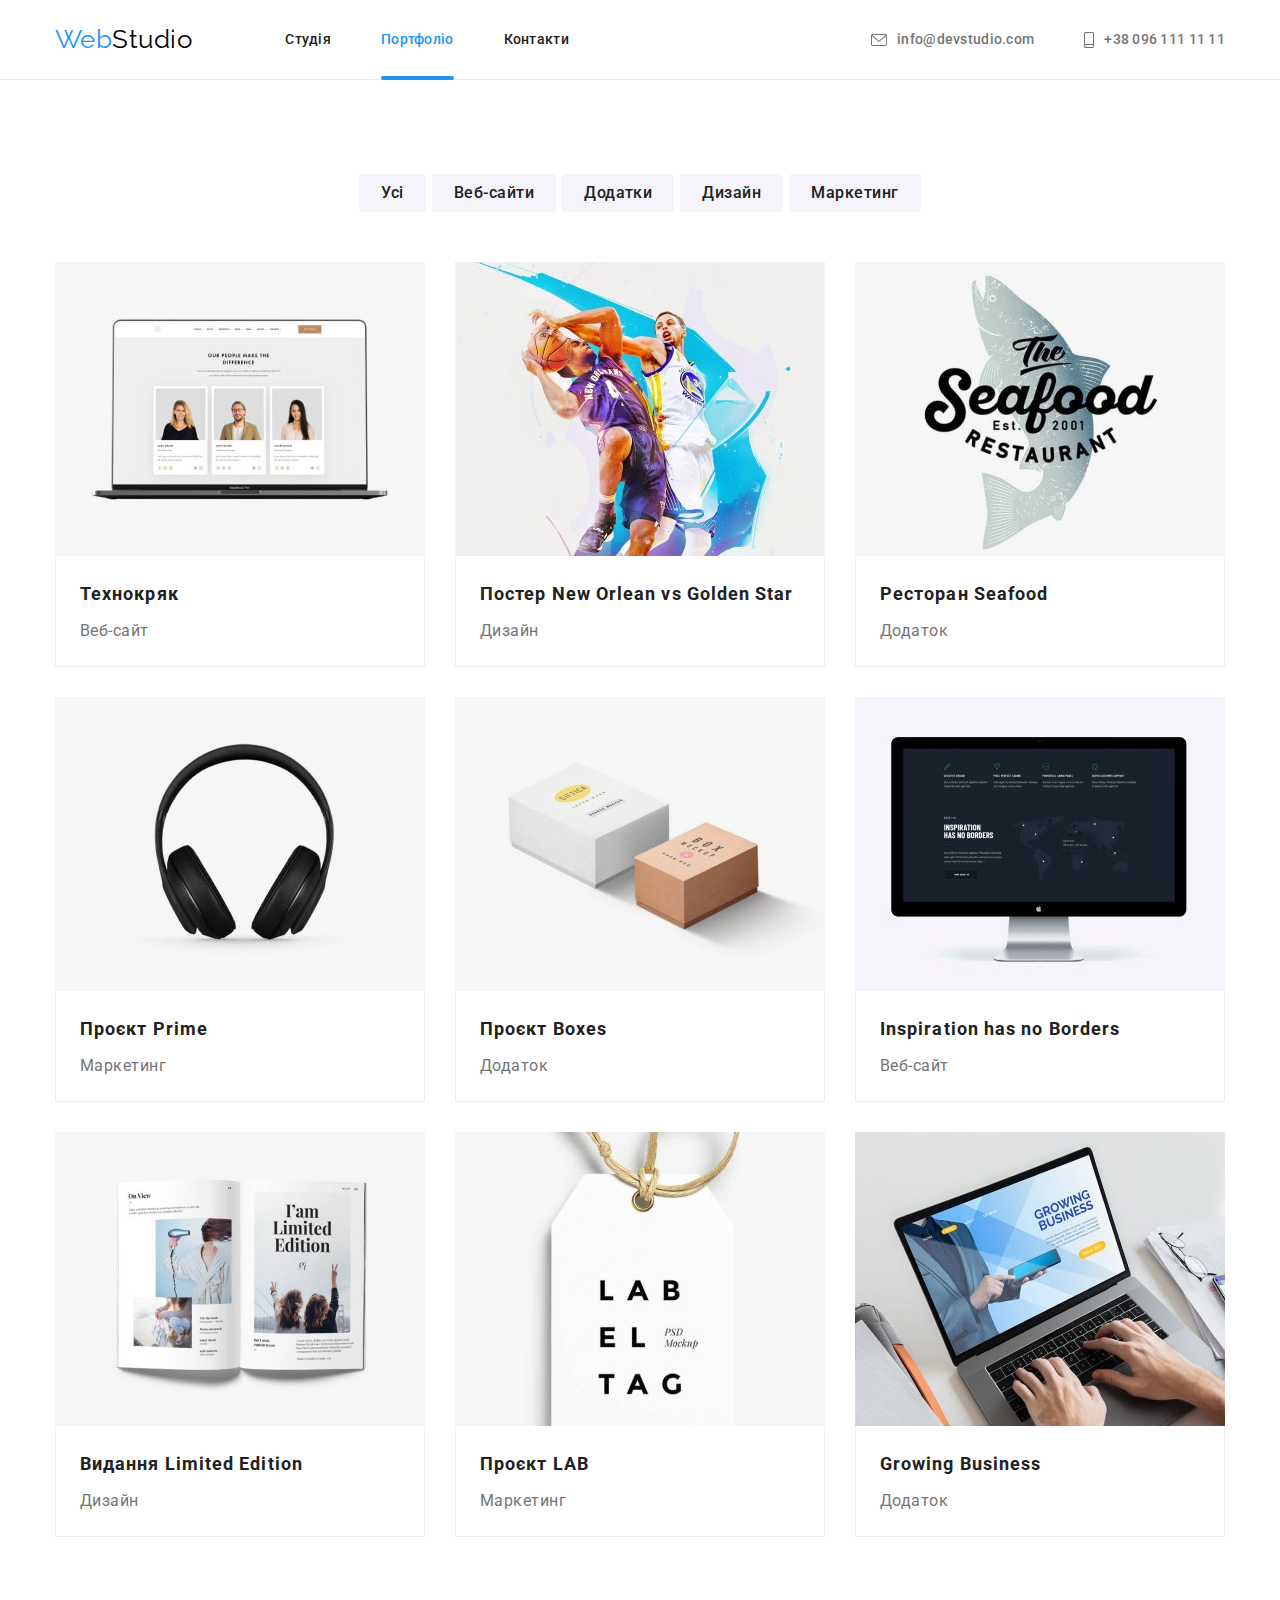
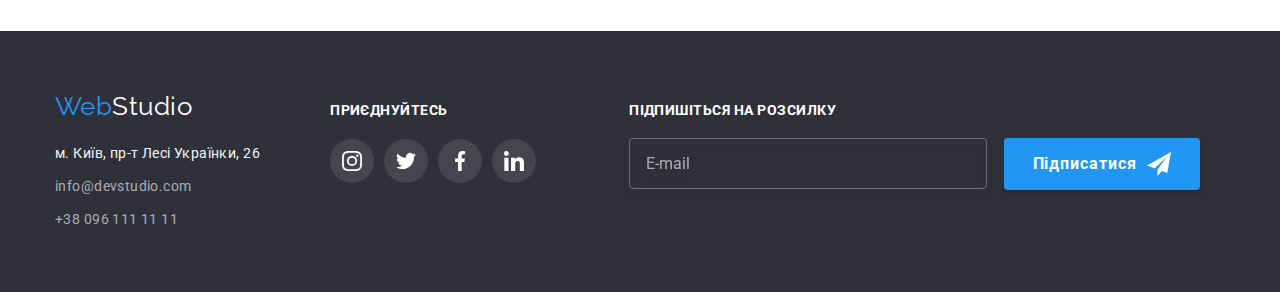
==== commit 591c7f5a: "Правки" ====
--- a/portfolio.html
+++ b/portfolio.html
@@ -497,7 +497,7 @@
           <form class="mailing-list__form" autocomplete="off">
             <input class="mailing-list__input" type="email" name="email" placeholder="E-mail">
 
-            <button class="mailing-list__btn">
+            <button class="mailing-list__btn" type="button">
                 Підписатися
               <svg class="mailing-list__btn-icon" width="24" height="24">
                 <use href="./images/icons.svg#icon-footer-iconsend"></use>
--- a/css/main.min.css
+++ b/css/main.min.css
@@ -1 +1 @@
-/*! modern-normalize v1.1.0 | MIT License | https://github.com/sindresorhus/modern-normalize */*,::before,::after{-webkit-box-sizing:border-box;box-sizing:border-box}html{line-height:1.15;-webkit-text-size-adjust:100%;-moz-tab-size:4;-o-tab-size:4;tab-size:4}body{margin:0;font-family:system-ui,-apple-system,"Segoe UI",Roboto,Helvetica,Arial,sans-serif,"Apple Color Emoji","Segoe UI Emoji"}hr{height:0;color:inherit}abbr[title]{-webkit-text-decoration:underline dotted;text-decoration:underline dotted}b,strong{font-weight:bolder}code,kbd,samp,pre{font-family:ui-monospace,SFMono-Regular,Consolas,"Liberation Mono",Menlo,monospace;font-size:1em}small{font-size:80%}sub,sup{font-size:75%;line-height:0;position:relative;vertical-align:baseline}sub{bottom:-0.25em}sup{top:-0.5em}table{text-indent:0;border-color:inherit}button,input,optgroup,select,textarea{font-family:inherit;font-size:100%;line-height:1.15;margin:0}button,select{text-transform:none}button,[type=button],[type=reset],[type=submit]{-webkit-appearance:button}::-moz-focus-inner{border-style:none;padding:0}:-moz-focusring{outline:1px dotted ButtonText}:-moz-ui-invalid{box-shadow:none}legend{padding:0}progress{vertical-align:baseline}::-webkit-inner-spin-button,::-webkit-outer-spin-button{height:auto}[type=search]{-webkit-appearance:textfield;outline-offset:-2px}::-webkit-search-decoration{-webkit-appearance:none}::-webkit-file-upload-button{-webkit-appearance:button;font:inherit}summary{display:list-item}body{font-family:"Roboto",sans-serif;letter-spacing:.03em;background-color:#fff;color:#757575}.section{padding-top:94px;padding-bottom:94px;background-color:#fff}.section:nth-last-child(3){padding-top:0}.section:nth-last-child(2){background-color:#f5f4fa}.section__title{color:#212121;font-weight:700;font-size:36px;line-height:1.16;text-align:center}.section_title-setting{margin-bottom:50px}.container{width:1200px;margin-left:auto;margin-right:auto;padding-left:15px;padding-right:15px}.visually-hidden{position:absolute;width:1px;height:1px;margin:-1px;border:0;padding:0;white-space:nowrap;-webkit-clip-path:inset(100%);clip-path:inset(100%);clip:rect(0 0 0 0);overflow:hidden}img{display:block}h1,h2,h3,h4,h5,h6,p{margin:0;padding:0}ul{margin:0;padding:0;list-style:none}.page-header{border-bottom:1px solid #ececec;background-color:#fff}.page-header__container{display:-webkit-box;display:-ms-flexbox;display:flex;-webkit-box-align:center;-ms-flex-align:center;align-items:center}.logo{color:#2196f3;font-family:"Raleway",sans-serif;font-size:26px;line-height:1.2;text-decoration:none}.logo__header-color{color:#000}.logo__footer-color{color:#fff}.page-footer__logo{display:inline-block;margin-bottom:20px}.site-nav{margin-left:93px}.site-nav__list{display:-webkit-box;display:-ms-flexbox;display:flex}.site-nav__item:not(:last-child){margin-right:50px}.site-nav__link{display:block;padding-top:32px;padding-bottom:31px;position:relative;color:#212121;font-weight:500;font-size:14px;line-height:1.14;letter-spacing:.02em;text-decoration:none;-webkit-transition-property:color;transition-property:color;-webkit-transition-duration:250ms;transition-duration:250ms;-webkit-transition-timing-function:cubic-bezier(0.4, 0, 0.2, 1);transition-timing-function:cubic-bezier(0.4, 0, 0.2, 1)}.site-nav__link--focused:hover,.site-nav__link--focused:focus{color:#2196f3}.site-nav__link--current{color:#2196f3}.site-nav__link--current::after{content:"";position:absolute;bottom:0;left:0;width:100%;height:4px;border-radius:2px;background-color:#2196f3;-webkit-transform:translateY(1px);transform:translateY(1px)}.info-list{display:-webkit-box;display:-ms-flexbox;display:flex}.info-list__box{margin-left:auto}.info-list__item{display:block;margin-right:50px}.info-list__item:last-child{margin-right:0}.info-list__link{display:-webkit-box;display:-ms-flexbox;display:flex;-webkit-box-align:center;-ms-flex-align:center;align-items:center;padding-top:32px;padding-bottom:31px;color:#757575;font-weight:500;font-size:14px;line-height:1.14;letter-spacing:.02em;text-decoration:none;-webkit-transition-property:color;transition-property:color;-webkit-transition-duration:250ms;transition-duration:250ms;-webkit-transition-timing-function:cubic-bezier(0.4, 0, 0.2, 1);transition-timing-function:cubic-bezier(0.4, 0, 0.2, 1)}.info-list__link--focused:hover,.info-list__link--focused:focus{color:#2196f3}.info-list__icon{margin-right:10px;fill:currentColor}.service__background-image{max-width:1600px;background-image:-webkit-gradient(linear, left top, left bottom, from(rgba(47, 48, 58, 0.4)), to(rgba(47, 48, 58, 0.4))),url(../../../images/servicebgimg.jpg);background-image:linear-gradient(rgba(47, 48, 58, 0.4), rgba(47, 48, 58, 0.4)),url(../../../images/servicebgimg.jpg);background-color:#c4c4c4;background-position:center;background-size:cover}.page-main__background-img{margin-left:auto;margin-right:auto}.service__container{padding-top:200px;padding-bottom:200px;width:696px;margin:0 auto;text-align:center}.service__title{font-weight:900;color:#fff;font-size:44px;line-height:1.36;letter-spacing:.06em;text-transform:uppercase}.service__title-setting{margin-bottom:30px}.service__btn{min-width:216px;padding:10px 32px;-webkit-box-shadow:0px 4px 4px rgba(0,0,0,.15);box-shadow:0px 4px 4px rgba(0,0,0,.15);font-family:inherit;font-weight:700;font-size:16px;line-height:1.87;letter-spacing:.06em;border-radius:4px;text-align:center;color:#fff;background-color:#2196f3;border:1px solid rgba(0,0,0,0);cursor:pointer;-webkit-transition-property:background-color;transition-property:background-color;-webkit-transition-duration:250ms;transition-duration:250ms;-webkit-transition-timing-function:cubic-bezier(0.4, 0, 0.2, 1);transition-timing-function:cubic-bezier(0.4, 0, 0.2, 1)}.service__btn--focused:hover,.service__btn--focused:focus{background-color:#188ce8}.features{display:-webkit-box;display:-ms-flexbox;display:flex;-ms-flex-wrap:wrap;flex-wrap:wrap}.features__item{width:270px}.features__item-setting{margin-right:30px}.features__item-setting:nth-last-child(1){margin-right:0}.features__box{display:-webkit-box;display:-ms-flexbox;display:flex;-webkit-box-pack:center;-ms-flex-pack:center;justify-content:center;-webkit-box-align:center;-ms-flex-align:center;align-items:center;height:120px;background-color:#f5f4fa}.features__box-setting{margin-bottom:30px}.features__title{color:#212121;font-weight:700;font-size:14px;line-height:1.14;text-transform:uppercase}.features__title-setting{margin-bottom:10px}.features__text{color:#757575;font-size:14px;line-height:1.71}.work-list{display:-webkit-box;display:-ms-flexbox;display:flex;-ms-flex-wrap:wrap;flex-wrap:wrap}.work-list__item{width:370px}.work-list__item-setting{margin-right:30px}.work-list__item-setting:last-child{margin-right:0}.work-list__box{position:relative}.work-list__inner-box{position:absolute;width:100%;bottom:0;left:50%;-webkit-transform:translate(-50%, 0%);transform:translate(-50%, 0%);text-align:center;background-color:rgba(47,48,58,.8)}.work-list__inner-text{padding-bottom:27px;padding-top:27px;font-size:14px;line-height:1.14;font-weight:700;color:#fff;text-transform:uppercase}.team-list{display:-webkit-box;display:-ms-flexbox;display:flex;-ms-flex-wrap:wrap;flex-wrap:wrap}.team-list__item{width:270px;-webkit-box-shadow:0px 1px 3px rgba(0,0,0,.12),0px 1px 1px rgba(0,0,0,.14),0px 2px 1px rgba(0,0,0,.2);box-shadow:0px 1px 3px rgba(0,0,0,.12),0px 1px 1px rgba(0,0,0,.14),0px 2px 1px rgba(0,0,0,.2);background-color:#fff;border-radius:0px 0px 4px 4px}.team-list__item-setting{margin-right:30px}.team-list__item-setting:last-child{margin-right:0}.team-list__box{padding-top:30px;padding-bottom:30px}.team-list__name{margin-bottom:10px;color:#212121;font-weight:500;font-size:16px;line-height:1.18;text-align:center}.team-list__position{margin-bottom:16px;color:#757575;font-size:16px;line-height:1.18;text-align:center}.team-list__socials{display:-webkit-box;display:-ms-flexbox;display:flex;padding-left:32px;padding-right:32px}.team-list__item-socials{margin-left:10px}.team-list__item-socials:nth-child(1){margin-left:0}.team-list__link{display:-webkit-box;display:-ms-flexbox;display:flex;-webkit-box-pack:center;-ms-flex-pack:center;justify-content:center;-webkit-box-align:center;-ms-flex-align:center;align-items:center;width:44px;height:44px;border-radius:50%;-webkit-transition-property:background-color;transition-property:background-color;-webkit-transition-duration:250ms;transition-duration:250ms;-webkit-transition-timing-function:cubic-bezier(0.4, 0, 0.2, 1);transition-timing-function:cubic-bezier(0.4, 0, 0.2, 1)}.team-list__link--focused:hover,.team-list__link--focused:focus{background-color:#2196f3}.team-list__icon{fill:#afb1b8;width:20px;height:20px;-webkit-transition-property:fill;transition-property:fill;-webkit-transition-duration:250ms;transition-duration:250ms;-webkit-transition-timing-function:cubic-bezier(0.4, 0, 0.2, 1);transition-timing-function:cubic-bezier(0.4, 0, 0.2, 1)}.team-list__link:hover .team-list__icon,.team-list__link:focus .team-list__icon{fill:#fff}.clients-list{display:-webkit-box;display:-ms-flexbox;display:flex}.clients-list__item-setting{margin-right:30px}.clients-list__item-setting:nth-child(6){margin-right:0}.clients-list__link{display:-webkit-box;display:-ms-flexbox;display:flex;-webkit-box-pack:center;-ms-flex-pack:center;justify-content:center;-webkit-box-align:center;-ms-flex-align:center;align-items:center;width:170px;height:92px;border-radius:4px;border:1px solid #afb1b8;fill:#afb1b8;-webkit-transition-property:border,fill;transition-property:border,fill;-webkit-transition-duration:250ms;transition-duration:250ms;-webkit-transition-timing-function:cubic-bezier(0.4, 0, 0.2, 1);transition-timing-function:cubic-bezier(0.4, 0, 0.2, 1)}.clients-list__link:hover,.clients-list__link:focus{outline:rgba(0,0,0,0);fill:#2196f3;border-color:#2196f3}.filter-list{display:-webkit-box;display:-ms-flexbox;display:flex;-ms-flex-wrap:wrap;flex-wrap:wrap;-webkit-box-pack:center;-ms-flex-pack:center;justify-content:center}.filter-list__setting{margin-bottom:50px}.filter-list__item-setting{margin-right:6px}.filter-list__item-setting:last-child{margin-right:0}.filter-list__btn{padding:6px 22px;font-family:inherit;font-weight:500;font-size:16px;line-height:1.62;letter-spacing:.03em;color:#212121;border-radius:4px;border:1px rgba(0,0,0,0);background-color:#f5f4fa;cursor:pointer;-webkit-transition-property:background-color,color,-webkit-box-shadow;transition-property:background-color,color,-webkit-box-shadow;transition-property:background-color,color,box-shadow;transition-property:background-color,color,box-shadow,-webkit-box-shadow;-webkit-transition-duration:250ms;transition-duration:250ms;-webkit-transition-timing-function:cubic-bezier(0.4, 0, 0.2, 1);transition-timing-function:cubic-bezier(0.4, 0, 0.2, 1)}.filter-list__btn:hover,.filter-list__btn:focus{-webkit-box-shadow:0px 3px 1px rgba(0,0,0,.1),0px 1px 2px rgba(0,0,0,.08),0px 2px 2px rgba(0,0,0,.12);box-shadow:0px 3px 1px rgba(0,0,0,.1),0px 1px 2px rgba(0,0,0,.08),0px 2px 2px rgba(0,0,0,.12);background-color:#2196f3;color:#fff}.card{display:-webkit-box;display:-ms-flexbox;display:flex;-ms-flex-wrap:wrap;flex-wrap:wrap;gap:30px}.card__item{width:370px;background-color:#fff}.card__link{display:block;text-decoration:none;-webkit-transition-property:-webkit-box-shadow;transition-property:-webkit-box-shadow;transition-property:box-shadow;transition-property:box-shadow, -webkit-box-shadow;-webkit-transition-duration:250ms;transition-duration:250ms;-webkit-transition-timing-function:cubic-bezier(0.4, 0, 0.2, 1);transition-timing-function:cubic-bezier(0.4, 0, 0.2, 1)}.card__link--focused:hover,.card__link--focused:focus{outline:none;-webkit-box-shadow:0px 1px 1px rgba(0,0,0,.12),0px 4px 4px rgba(0,0,0,.06),1px 4px 6px rgba(0,0,0,.16);box-shadow:0px 1px 1px rgba(0,0,0,.12),0px 4px 4px rgba(0,0,0,.06),1px 4px 6px rgba(0,0,0,.16)}.card__box{position:relative;overflow:hidden}.card__inner-box{position:absolute;width:100%;height:100%;top:0;left:0;opacity:1;background-color:rgba(33,150,243,.9);-webkit-transform:translateY(100%);transform:translateY(100%);-webkit-transition-property:-webkit-transform;transition-property:-webkit-transform;transition-property:transform;transition-property:transform, -webkit-transform;-webkit-transition-duration:250ms;transition-duration:250ms;-webkit-transition-timing-function:cubic-bezier(0.4, 0, 0.2, 1);transition-timing-function:cubic-bezier(0.4, 0, 0.2, 1)}.card__link--focused:hover .card__inner-box,.card__link--focused:focus .card__inner-box{-webkit-transform:translateY(0%);transform:translateY(0%);-webkit-transition-property:-webkit-transform;transition-property:-webkit-transform;transition-property:transform;transition-property:transform, -webkit-transform;-webkit-transition-duration:250ms;transition-duration:250ms;-webkit-transition-timing-function:cubic-bezier(0.4, 0, 0.2, 1);transition-timing-function:cubic-bezier(0.4, 0, 0.2, 1)}.card__inner-text{padding:63px 24px;font-size:18px;line-height:1.55;color:#fff}.card__footer{padding-top:20px;padding-bottom:20px;padding-left:24px;padding-right:24px;border-left:1px solid #eee;border-right:1px solid #eee;border-bottom:1px solid #eee}.card__title{margin-bottom:4px;color:#212121;font-weight:700;font-size:18px;line-height:2;letter-spacing:.06em}.card__text{color:#757575;font-size:16px;line-height:1.87}.page-footer{background-color:#2f303a;padding-top:60px;padding-bottom:60px}.footer-container{display:-webkit-box;display:-ms-flexbox;display:flex;-webkit-box-align:baseline;-ms-flex-align:baseline;align-items:baseline}.address__item-setting{margin-bottom:9px}.address__link{font-size:14px;font-style:normal;font-weight:400;line-height:1.71;letter-spacing:.03em;color:rgba(255,255,255,.6);text-decoration:none;-webkit-transition-property:color;transition-property:color;-webkit-transition-duration:250ms;transition-duration:250ms;-webkit-transition-timing-function:cubic-bezier(0.4, 0, 0.2, 1);transition-timing-function:cubic-bezier(0.4, 0, 0.2, 1)}.address__link:hover,.address__link:focus{color:#2196f3}.address__link-map{color:#f5f5f5}.socials-box__setting{margin-left:70px}.socials-box__title{color:#fff;font-size:14px;line-height:1.14;font-weight:700;text-transform:uppercase}.socials-box__title-setting{margin-bottom:20px}.socials-box__list{display:-webkit-box;display:-ms-flexbox;display:flex}.socials-box__item-setting{margin-left:10px}.socials-box__item-setting:nth-child(1){margin-left:0}.socials-box__link{display:-webkit-box;display:-ms-flexbox;display:flex;-webkit-box-pack:center;-ms-flex-pack:center;justify-content:center;-webkit-box-align:center;-ms-flex-align:center;align-items:center;width:44px;height:44px;background-color:rgba(255,255,255,.1);border-radius:50%;-webkit-transition-property:background-color;transition-property:background-color;-webkit-transition-duration:250ms;transition-duration:250ms;-webkit-transition-timing-function:cubic-bezier(0.4, 0, 0.2, 1);transition-timing-function:cubic-bezier(0.4, 0, 0.2, 1)}.socials-box__link:hover,.socials-box__link:focus{background-color:#2196f3}.socials-box__icon{fill:#fff;width:20px;height:20px}.mailing-list__setting{margin-left:93px}.mailing-list__title{display:block;font-weight:700;font-size:14px;line-height:1.15;color:#fff;text-transform:uppercase}.mailing-list__title-setting{margin-bottom:20px}.mailing-list__input{min-width:358px;padding-top:15px;padding-bottom:15px;padding-left:16px;font-size:16px;line-height:.8;color:#fff;background-color:rgba(0,0,0,0);border-radius:4px;border:1px solid rgba(255,255,255,.3);-webkit-filter:drop-shadow(0px 4px 4px rgba(0, 0, 0, 0.15));filter:drop-shadow(0px 4px 4px rgba(0, 0, 0, 0.15));outline:inherit}.mailing-list__input::-webkit-input-placeholder{font-weight:400;font-size:16px;line-height:1.25;color:rgba(255,255,255,.6)}.mailing-list__input::-moz-placeholder{font-weight:400;font-size:16px;line-height:1.25;color:rgba(255,255,255,.6)}.mailing-list__input:-ms-input-placeholder{font-weight:400;font-size:16px;line-height:1.25;color:rgba(255,255,255,.6)}.mailing-list__input::-ms-input-placeholder{font-weight:400;font-size:16px;line-height:1.25;color:rgba(255,255,255,.6)}.mailing-list__input::placeholder{font-weight:400;font-size:16px;line-height:1.25;color:rgba(255,255,255,.6)}.mailing-list__btn{display:-webkit-inline-box;display:-ms-inline-flexbox;display:inline-flex;-webkit-box-align:center;-ms-flex-align:center;align-items:center;margin-left:12px;padding:10px 28px;-webkit-box-shadow:0px 4px 4px rgba(0,0,0,.15);box-shadow:0px 4px 4px rgba(0,0,0,.15);font-family:inherit;font-weight:700;font-size:16px;line-height:1.87;letter-spacing:.06em;text-align:center;color:#fff;border-radius:4px;background-color:#2196f3;border:1px solid rgba(0,0,0,0);cursor:pointer}.mailing-list__btn-icon{margin-left:10px;fill:#fff}/*# sourceMappingURL=main.min.css.map */+/*! modern-normalize v1.1.0 | MIT License | https://github.com/sindresorhus/modern-normalize */*,::before,::after{-webkit-box-sizing:border-box;box-sizing:border-box}html{line-height:1.15;-webkit-text-size-adjust:100%;-moz-tab-size:4;-o-tab-size:4;tab-size:4}body{margin:0;font-family:system-ui,-apple-system,"Segoe UI",Roboto,Helvetica,Arial,sans-serif,"Apple Color Emoji","Segoe UI Emoji"}hr{height:0;color:inherit}abbr[title]{-webkit-text-decoration:underline dotted;text-decoration:underline dotted}b,strong{font-weight:bolder}code,kbd,samp,pre{font-family:ui-monospace,SFMono-Regular,Consolas,"Liberation Mono",Menlo,monospace;font-size:1em}small{font-size:80%}sub,sup{font-size:75%;line-height:0;position:relative;vertical-align:baseline}sub{bottom:-0.25em}sup{top:-0.5em}table{text-indent:0;border-color:inherit}button,input,optgroup,select,textarea{font-family:inherit;font-size:100%;line-height:1.15;margin:0}button,select{text-transform:none}button,[type=button],[type=reset],[type=submit]{-webkit-appearance:button}::-moz-focus-inner{border-style:none;padding:0}:-moz-focusring{outline:1px dotted ButtonText}:-moz-ui-invalid{box-shadow:none}legend{padding:0}progress{vertical-align:baseline}::-webkit-inner-spin-button,::-webkit-outer-spin-button{height:auto}[type=search]{-webkit-appearance:textfield;outline-offset:-2px}::-webkit-search-decoration{-webkit-appearance:none}::-webkit-file-upload-button{-webkit-appearance:button;font:inherit}summary{display:list-item}body{font-family:"Roboto",sans-serif;letter-spacing:.03em;background-color:#fff;color:#757575}.section{padding-top:94px;padding-bottom:94px;background-color:#fff}.section:nth-last-child(3){padding-top:0}.section:nth-last-child(2){background-color:#f5f4fa}.section__title{color:#212121;font-weight:700;font-size:36px;line-height:1.16;text-align:center}.section_title-setting{margin-bottom:50px}.container{width:1200px;margin-left:auto;margin-right:auto;padding-left:15px;padding-right:15px}.visually-hidden{position:absolute;width:1px;height:1px;margin:-1px;border:0;padding:0;white-space:nowrap;-webkit-clip-path:inset(100%);clip-path:inset(100%);clip:rect(0 0 0 0);overflow:hidden}img{display:block}h1,h2,h3,h4,h5,h6,p{margin:0;padding:0}ul{margin:0;padding:0;list-style:none}.page-header{border-bottom:1px solid #ececec;background-color:#fff}.page-header__container{display:-webkit-box;display:-ms-flexbox;display:flex;-webkit-box-align:center;-ms-flex-align:center;align-items:center}.logo{color:#2196f3;font-family:"Raleway",sans-serif;font-size:26px;line-height:1.2;text-decoration:none}.logo__header-color{color:#000}.logo__footer-color{color:#fff}.page-footer__logo{display:inline-block;margin-bottom:20px}.site-nav{margin-left:93px}.site-nav__list{display:-webkit-box;display:-ms-flexbox;display:flex}.site-nav__item:not(:last-child){margin-right:50px}.site-nav__link{display:block;padding-top:32px;padding-bottom:31px;position:relative;color:#212121;font-weight:500;font-size:14px;line-height:1.14;letter-spacing:.02em;text-decoration:none;-webkit-transition-property:color;transition-property:color;-webkit-transition-duration:250ms;transition-duration:250ms;-webkit-transition-timing-function:cubic-bezier(0.4, 0, 0.2, 1);transition-timing-function:cubic-bezier(0.4, 0, 0.2, 1)}.site-nav__link--focused:hover,.site-nav__link--focused:focus{color:#2196f3}.site-nav__link--current{color:#2196f3}.site-nav__link--current::after{content:"";position:absolute;bottom:0;left:0;width:100%;height:4px;border-radius:2px;background-color:#2196f3;-webkit-transform:translateY(1px);transform:translateY(1px)}.info-list{display:-webkit-box;display:-ms-flexbox;display:flex}.info-list__box{margin-left:auto}.info-list__item{display:block;margin-right:50px}.info-list__item:last-child{margin-right:0}.info-list__link{display:-webkit-box;display:-ms-flexbox;display:flex;-webkit-box-align:center;-ms-flex-align:center;align-items:center;padding-top:32px;padding-bottom:31px;color:#757575;font-weight:500;font-size:14px;line-height:1.14;letter-spacing:.02em;text-decoration:none;-webkit-transition-property:color;transition-property:color;-webkit-transition-duration:250ms;transition-duration:250ms;-webkit-transition-timing-function:cubic-bezier(0.4, 0, 0.2, 1);transition-timing-function:cubic-bezier(0.4, 0, 0.2, 1)}.info-list__link--focused:hover,.info-list__link--focused:focus{color:#2196f3}.info-list__icon{margin-right:10px;fill:currentColor}.service__background-image{max-width:1600px;background-image:-webkit-gradient(linear, left top, left bottom, from(rgba(47, 48, 58, 0.4)), to(rgba(47, 48, 58, 0.4))),url(../../../images/servicebgimg.jpg);background-image:linear-gradient(rgba(47, 48, 58, 0.4), rgba(47, 48, 58, 0.4)),url(../../../images/servicebgimg.jpg);background-color:#c4c4c4;background-position:center;background-size:cover}.page-main__background-img{margin-left:auto;margin-right:auto}.service__container{padding-top:200px;padding-bottom:200px;width:696px;margin:0 auto;text-align:center}.service__title{font-weight:900;color:#fff;font-size:44px;line-height:1.36;letter-spacing:.06em;text-transform:uppercase}.service__title-setting{margin-bottom:30px}.service__btn{min-width:216px;padding:10px 32px;-webkit-box-shadow:0px 4px 4px rgba(0,0,0,.15);box-shadow:0px 4px 4px rgba(0,0,0,.15);font-family:inherit;font-weight:700;font-size:16px;line-height:1.87;letter-spacing:.06em;border-radius:4px;text-align:center;color:#fff;background-color:#2196f3;border:1px solid rgba(0,0,0,0);cursor:pointer;-webkit-transition-property:background-color;transition-property:background-color;-webkit-transition-duration:250ms;transition-duration:250ms;-webkit-transition-timing-function:cubic-bezier(0.4, 0, 0.2, 1);transition-timing-function:cubic-bezier(0.4, 0, 0.2, 1)}.service__btn--focused:hover,.service__btn--focused:focus{background-color:#188ce8}.features{display:-webkit-box;display:-ms-flexbox;display:flex;-ms-flex-wrap:wrap;flex-wrap:wrap}.features__item{width:270px}.features__item-setting{margin-right:30px}.features__item-setting:nth-last-child(1){margin-right:0}.features__box{display:-webkit-box;display:-ms-flexbox;display:flex;-webkit-box-pack:center;-ms-flex-pack:center;justify-content:center;-webkit-box-align:center;-ms-flex-align:center;align-items:center;height:120px;background-color:#f5f4fa}.features__box-setting{margin-bottom:30px}.features__title{color:#212121;font-weight:700;font-size:14px;line-height:1.14;text-transform:uppercase}.features__title-setting{margin-bottom:10px}.features__text{color:#757575;font-size:14px;line-height:1.71}.work-list{display:-webkit-box;display:-ms-flexbox;display:flex;-ms-flex-wrap:wrap;flex-wrap:wrap}.work-list__item{width:370px}.work-list__item-setting{margin-right:30px}.work-list__item-setting:last-child{margin-right:0}.work-list__box{position:relative}.work-list__inner-box{position:absolute;width:100%;bottom:0;left:50%;-webkit-transform:translate(-50%, 0%);transform:translate(-50%, 0%);text-align:center;background-color:rgba(47,48,58,.8)}.work-list__inner-text{padding-bottom:27px;padding-top:27px;font-size:14px;line-height:1.14;font-weight:700;color:#fff;text-transform:uppercase}.team-list{display:-webkit-box;display:-ms-flexbox;display:flex;-ms-flex-wrap:wrap;flex-wrap:wrap}.team-list__item{width:270px;-webkit-box-shadow:0px 1px 3px rgba(0,0,0,.12),0px 1px 1px rgba(0,0,0,.14),0px 2px 1px rgba(0,0,0,.2);box-shadow:0px 1px 3px rgba(0,0,0,.12),0px 1px 1px rgba(0,0,0,.14),0px 2px 1px rgba(0,0,0,.2);background-color:#fff;border-radius:0px 0px 4px 4px}.team-list__item-setting{margin-right:30px}.team-list__item-setting:last-child{margin-right:0}.team-list__box{padding-top:30px;padding-bottom:30px}.team-list__name{margin-bottom:10px;color:#212121;font-weight:500;font-size:16px;line-height:1.18;text-align:center}.team-list__position{margin-bottom:16px;color:#757575;font-size:16px;line-height:1.18;text-align:center}.team-list__socials{display:-webkit-box;display:-ms-flexbox;display:flex;padding-left:32px;padding-right:32px}.team-list__item-socials{margin-left:10px}.team-list__item-socials:nth-child(1){margin-left:0}.team-list__link{display:-webkit-box;display:-ms-flexbox;display:flex;-webkit-box-pack:center;-ms-flex-pack:center;justify-content:center;-webkit-box-align:center;-ms-flex-align:center;align-items:center;width:44px;height:44px;border-radius:50%;-webkit-transition-property:background-color;transition-property:background-color;-webkit-transition-duration:250ms;transition-duration:250ms;-webkit-transition-timing-function:cubic-bezier(0.4, 0, 0.2, 1);transition-timing-function:cubic-bezier(0.4, 0, 0.2, 1)}.team-list__link--focused:hover,.team-list__link--focused:focus{background-color:#2196f3}.team-list__icon{fill:#afb1b8;width:20px;height:20px;-webkit-transition-property:fill;transition-property:fill;-webkit-transition-duration:250ms;transition-duration:250ms;-webkit-transition-timing-function:cubic-bezier(0.4, 0, 0.2, 1);transition-timing-function:cubic-bezier(0.4, 0, 0.2, 1)}.team-list__link:hover .team-list__icon,.team-list__link:focus .team-list__icon{fill:#fff}.clients-list{display:-webkit-box;display:-ms-flexbox;display:flex}.clients-list__item-setting{margin-right:30px}.clients-list__item-setting:nth-child(6){margin-right:0}.clients-list__link{display:-webkit-box;display:-ms-flexbox;display:flex;-webkit-box-pack:center;-ms-flex-pack:center;justify-content:center;-webkit-box-align:center;-ms-flex-align:center;align-items:center;width:170px;height:92px;border-radius:4px;border:1px solid #afb1b8;fill:#afb1b8;-webkit-transition-property:border,fill;transition-property:border,fill;-webkit-transition-duration:250ms;transition-duration:250ms;-webkit-transition-timing-function:cubic-bezier(0.4, 0, 0.2, 1);transition-timing-function:cubic-bezier(0.4, 0, 0.2, 1)}.clients-list__link:hover,.clients-list__link:focus{outline:rgba(0,0,0,0);fill:#2196f3;border-color:#2196f3}.filter-list{display:-webkit-box;display:-ms-flexbox;display:flex;-ms-flex-wrap:wrap;flex-wrap:wrap;-webkit-box-pack:center;-ms-flex-pack:center;justify-content:center}.filter-list__setting{margin-bottom:50px}.filter-list__item-setting{margin-right:6px}.filter-list__item-setting:last-child{margin-right:0}.filter-list__btn{padding:6px 22px;font-family:inherit;font-weight:500;font-size:16px;line-height:1.62;letter-spacing:.03em;color:#212121;border-radius:4px;border:1px rgba(0,0,0,0);background-color:#f5f4fa;cursor:pointer;-webkit-transition-property:background-color,color,-webkit-box-shadow;transition-property:background-color,color,-webkit-box-shadow;transition-property:background-color,color,box-shadow;transition-property:background-color,color,box-shadow,-webkit-box-shadow;-webkit-transition-duration:250ms;transition-duration:250ms;-webkit-transition-timing-function:cubic-bezier(0.4, 0, 0.2, 1);transition-timing-function:cubic-bezier(0.4, 0, 0.2, 1)}.filter-list__btn:hover,.filter-list__btn:focus{-webkit-box-shadow:0px 3px 1px rgba(0,0,0,.1),0px 1px 2px rgba(0,0,0,.08),0px 2px 2px rgba(0,0,0,.12);box-shadow:0px 3px 1px rgba(0,0,0,.1),0px 1px 2px rgba(0,0,0,.08),0px 2px 2px rgba(0,0,0,.12);background-color:#2196f3;color:#fff}.card{display:-webkit-box;display:-ms-flexbox;display:flex;-ms-flex-wrap:wrap;flex-wrap:wrap;gap:30px}.card__item{width:370px;background-color:#fff}.card__link{display:block;text-decoration:none;-webkit-transition-property:-webkit-box-shadow;transition-property:-webkit-box-shadow;transition-property:box-shadow;transition-property:box-shadow, -webkit-box-shadow;-webkit-transition-duration:250ms;transition-duration:250ms;-webkit-transition-timing-function:cubic-bezier(0.4, 0, 0.2, 1);transition-timing-function:cubic-bezier(0.4, 0, 0.2, 1)}.card__link--focused:hover,.card__link--focused:focus{outline:none;-webkit-box-shadow:0px 1px 1px rgba(0,0,0,.12),0px 4px 4px rgba(0,0,0,.06),1px 4px 6px rgba(0,0,0,.16);box-shadow:0px 1px 1px rgba(0,0,0,.12),0px 4px 4px rgba(0,0,0,.06),1px 4px 6px rgba(0,0,0,.16)}.card__box{position:relative;overflow:hidden}.card__inner-box{position:absolute;width:100%;height:100%;top:0;left:0;opacity:1;background-color:rgba(33,150,243,.9);-webkit-transform:translateY(100%);transform:translateY(100%);-webkit-transition-property:-webkit-transform;transition-property:-webkit-transform;transition-property:transform;transition-property:transform, -webkit-transform;-webkit-transition-duration:250ms;transition-duration:250ms;-webkit-transition-timing-function:cubic-bezier(0.4, 0, 0.2, 1);transition-timing-function:cubic-bezier(0.4, 0, 0.2, 1)}.card__link--focused:hover .card__inner-box,.card__link--focused:focus .card__inner-box{-webkit-transform:translateY(0%);transform:translateY(0%);-webkit-transition-property:-webkit-transform;transition-property:-webkit-transform;transition-property:transform;transition-property:transform, -webkit-transform;-webkit-transition-duration:250ms;transition-duration:250ms;-webkit-transition-timing-function:cubic-bezier(0.4, 0, 0.2, 1);transition-timing-function:cubic-bezier(0.4, 0, 0.2, 1)}.card__inner-text{padding:63px 24px;font-size:18px;line-height:1.55;color:#fff}.card__footer{padding-top:20px;padding-bottom:20px;padding-left:24px;padding-right:24px;border-left:1px solid #eee;border-right:1px solid #eee;border-bottom:1px solid #eee}.card__title{margin-bottom:4px;color:#212121;font-weight:700;font-size:18px;line-height:2;letter-spacing:.06em}.card__text{color:#757575;font-size:16px;line-height:1.87}.page-footer{background-color:#2f303a;padding-top:60px;padding-bottom:60px}.footer-container{display:-webkit-box;display:-ms-flexbox;display:flex;-webkit-box-align:baseline;-ms-flex-align:baseline;align-items:baseline}.address__item-setting{margin-bottom:9px}.address__item-setting:last-child{margin-bottom:0}.address__link{font-size:14px;font-style:normal;font-weight:400;line-height:1.71;letter-spacing:.03em;color:rgba(255,255,255,.6);text-decoration:none;-webkit-transition-property:color;transition-property:color;-webkit-transition-duration:250ms;transition-duration:250ms;-webkit-transition-timing-function:cubic-bezier(0.4, 0, 0.2, 1);transition-timing-function:cubic-bezier(0.4, 0, 0.2, 1)}.address__link-map{color:#f5f5f5}.address__link:hover,.address__link:focus{color:#2196f3}.socials-box__setting{margin-left:70px}.socials-box__title{color:#fff;font-size:14px;line-height:1.14;font-weight:700;text-transform:uppercase}.socials-box__title-setting{margin-bottom:20px}.socials-box__list{display:-webkit-box;display:-ms-flexbox;display:flex}.socials-box__item-setting{margin-left:10px}.socials-box__item-setting:nth-child(1){margin-left:0}.socials-box__link{display:-webkit-box;display:-ms-flexbox;display:flex;-webkit-box-pack:center;-ms-flex-pack:center;justify-content:center;-webkit-box-align:center;-ms-flex-align:center;align-items:center;width:44px;height:44px;background-color:rgba(255,255,255,.1);border-radius:50%;-webkit-transition-property:background-color;transition-property:background-color;-webkit-transition-duration:250ms;transition-duration:250ms;-webkit-transition-timing-function:cubic-bezier(0.4, 0, 0.2, 1);transition-timing-function:cubic-bezier(0.4, 0, 0.2, 1)}.socials-box__link:hover,.socials-box__link:focus{background-color:#2196f3}.socials-box__icon{fill:#fff;width:20px;height:20px}.mailing-list__setting{margin-left:93px}.mailing-list__title{display:block;font-weight:700;font-size:14px;line-height:1.15;color:#fff;text-transform:uppercase}.mailing-list__title-setting{margin-bottom:20px}.mailing-list__input{min-width:358px;padding-top:15px;padding-bottom:15px;padding-left:16px;font-size:16px;line-height:.8;color:#fff;background-color:rgba(0,0,0,0);border-radius:4px;border:1px solid rgba(255,255,255,.3);-webkit-filter:drop-shadow(0px 4px 4px rgba(0, 0, 0, 0.15));filter:drop-shadow(0px 4px 4px rgba(0, 0, 0, 0.15));outline:inherit}.mailing-list__input::-webkit-input-placeholder{font-weight:400;font-size:16px;line-height:1.25;color:rgba(255,255,255,.6)}.mailing-list__input::-moz-placeholder{font-weight:400;font-size:16px;line-height:1.25;color:rgba(255,255,255,.6)}.mailing-list__input:-ms-input-placeholder{font-weight:400;font-size:16px;line-height:1.25;color:rgba(255,255,255,.6)}.mailing-list__input::-ms-input-placeholder{font-weight:400;font-size:16px;line-height:1.25;color:rgba(255,255,255,.6)}.mailing-list__input::placeholder{font-weight:400;font-size:16px;line-height:1.25;color:rgba(255,255,255,.6)}.mailing-list__btn{display:-webkit-inline-box;display:-ms-inline-flexbox;display:inline-flex;-webkit-box-align:center;-ms-flex-align:center;align-items:center;margin-left:12px;padding:10px 28px;-webkit-box-shadow:0px 4px 4px rgba(0,0,0,.15);box-shadow:0px 4px 4px rgba(0,0,0,.15);font-family:inherit;font-weight:700;font-size:16px;line-height:1.87;letter-spacing:.06em;text-align:center;color:#fff;border-radius:4px;background-color:#2196f3;border:1px solid rgba(0,0,0,0);cursor:pointer}.mailing-list__btn-icon{margin-left:10px;fill:#fff}.backdrop{width:100%;height:100%;background-color:rgba(0,0,0,.2);opacity:1;-webkit-transition-property:opacity;transition-property:opacity;-webkit-transition-duration:250ms;transition-duration:250ms;-webkit-transition-timing-function:cubic-bezier(0.4, 0, 0.2, 1);transition-timing-function:cubic-bezier(0.4, 0, 0.2, 1)}.backdrop__setting{position:fixed;top:0;left:0}.backdrop--is-hidden{opacity:0;pointer-events:none}.backdrop--is-hidden .modal{-webkit-transform:translate(-50%, -50%) scale(0.9);transform:translate(-50%, -50%) scale(0.9)}.modal{min-width:528px;min-height:581px;padding:40px 40px;background-color:#fff;border-radius:4px;-webkit-box-shadow:0px 1px 3px rgba(0,0,0,.12),0px 1px 1px rgba(0,0,0,.14),0px 2px 1px rgba(0,0,0,.2);box-shadow:0px 1px 3px rgba(0,0,0,.12),0px 1px 1px rgba(0,0,0,.14),0px 2px 1px rgba(0,0,0,.2)}.modal__setting{position:absolute;top:50%;left:50%;-webkit-transform:translate(-50%, -50%) scale(1);transform:translate(-50%, -50%) scale(1);-webkit-transition-property:-webkit-transform;transition-property:-webkit-transform;transition-property:transform;transition-property:transform, -webkit-transform;-webkit-transition-duration:1000ms;transition-duration:1000ms;-webkit-transition-timing-function:cubic-bezier(0.4, 0, 0.2, 1);transition-timing-function:cubic-bezier(0.4, 0, 0.2, 1)}.modal__button{display:-webkit-box;display:-ms-flexbox;display:flex;-webkit-box-pack:center;-ms-flex-pack:center;justify-content:center;-webkit-box-align:center;-ms-flex-align:center;align-items:center;background:none;border:1px solid rgba(0,0,0,.1);width:30px;height:30px;border-radius:50px;cursor:pointer}.modal__button--focused:hover,.modal__button--focused:focus{fill:#2196f3}.modal__button-setting{position:absolute;top:8px;right:8px}.modal__text{font-weight:700;font-size:20px;line-height:1.15;text-align:center;color:#212121}.modal__text-setting{margin-bottom:12px}.form{width:448px}.form__list{display:-webkit-box;display:-ms-flexbox;display:flex;-webkit-box-orient:vertical;-webkit-box-direction:normal;-ms-flex-direction:column;flex-direction:column}.form__item-setting{margin-bottom:10px}.form__item-setting:last-child{margin-bottom:20px}.form__span-box-setting{margin-bottom:4px}.form__span-text{font-weight:400;font-size:12px;line-height:1.16;letter-spacing:.01em;color:#757575}.form__box{position:relative;width:100%}.form__input{min-width:448px;margin:0;border-radius:4px;padding-top:12px;padding-bottom:12px;padding-left:42px;border:1px solid rgba(33,33,33,.2)}.form__input--focused:focus{outline:1px solid #2196f3;-webkit-transition-property:outline;transition-property:outline;-webkit-transition-duration:250ms;transition-duration:250ms;-webkit-transition-timing-function:cubic-bezier(0.4, 0, 0.2, 1);transition-timing-function:cubic-bezier(0.4, 0, 0.2, 1)}.form__icon{position:absolute;top:50%;left:12px;-webkit-transform:translate(0, -50%);transform:translate(0, -50%)}.form__item:focus-within .form__icon--active{fill:#2196f3;-webkit-transition-property:fill;transition-property:fill;-webkit-transition-duration:250ms;transition-duration:250ms;-webkit-transition-timing-function:cubic-bezier(0.4, 0, 0.2, 1);transition-timing-function:cubic-bezier(0.4, 0, 0.2, 1)}.form__comment{display:block;padding:12px 16px;border-radius:4px;border:1px solid rgba(33,33,33,.2);resize:none;width:448px;height:120px}.form__comment::-webkit-input-placeholder{font-weight:400;font-size:12px;line-height:14px;letter-spacing:.01em;color:rgba(117,117,117,.5)}.form__comment::-moz-placeholder{font-weight:400;font-size:12px;line-height:14px;letter-spacing:.01em;color:rgba(117,117,117,.5)}.form__comment:-ms-input-placeholder{font-weight:400;font-size:12px;line-height:14px;letter-spacing:.01em;color:rgba(117,117,117,.5)}.form__comment::-ms-input-placeholder{font-weight:400;font-size:12px;line-height:14px;letter-spacing:.01em;color:rgba(117,117,117,.5)}.form__comment::placeholder{font-weight:400;font-size:12px;line-height:14px;letter-spacing:.01em;color:rgba(117,117,117,.5)}.form__comment:focus{outline:1px solid #2196f3;-webkit-transition-property:outline;transition-property:outline;-webkit-transition-duration:250ms;transition-duration:250ms;-webkit-transition-timing-function:cubic-bezier(0.4, 0, 0.2, 1);transition-timing-function:cubic-bezier(0.4, 0, 0.2, 1)}.form__checkbox-setting{margin-bottom:30px}.form__policy{position:relative;width:100%}.form__checked{position:absolute;width:1px;height:1px;margin:-1px;border:0;padding:0;white-space:nowrap;-webkit-clip-path:inset(100%);clip-path:inset(100%);clip:rect(0 0 0 0);overflow:hidden}.form__icon-enable{position:absolute;top:50%;left:12px;opacity:0;-webkit-transform:translate(0, -50%);transform:translate(0, -50%)}.form__checked:checked+.form__icon-enable--checked{opacity:1;z-index:2}.form__icon-disable{position:absolute;top:50%;left:12px;-webkit-transform:translate(0, -50%);transform:translate(0, -50%);z-index:1}.form__checked:checked+.form__icon-enable+.form__icon-disable--checked{opacity:0}.form__ckeckbox-text{padding-left:37px;font-weight:400;font-size:14px;line-height:24px;color:#757575}.form__link{color:#2196f3}.form__send{text-align:center}.form__button-send{min-width:200px;padding:10px 52px;-webkit-box-shadow:0px 4px 4px rgba(0,0,0,.15);box-shadow:0px 4px 4px rgba(0,0,0,.15);font-family:inherit;font-style:normal;font-weight:700;font-size:16px;line-height:1.87;letter-spacing:.06em;color:#fff;border-radius:4px;border:1px solid rgba(0,0,0,0);background-color:#2196f3;cursor:pointer;-webkit-transition-property:background-color;transition-property:background-color;-webkit-transition-duration:250ms;transition-duration:250ms;-webkit-transition-timing-function:cubic-bezier(0.4, 0, 0.2, 1);transition-timing-function:cubic-bezier(0.4, 0, 0.2, 1)}.form__button-send--focused:hover,.form__button-send--focused:focus{background-color:#188ce8}/*# sourceMappingURL=main.min.css.map */